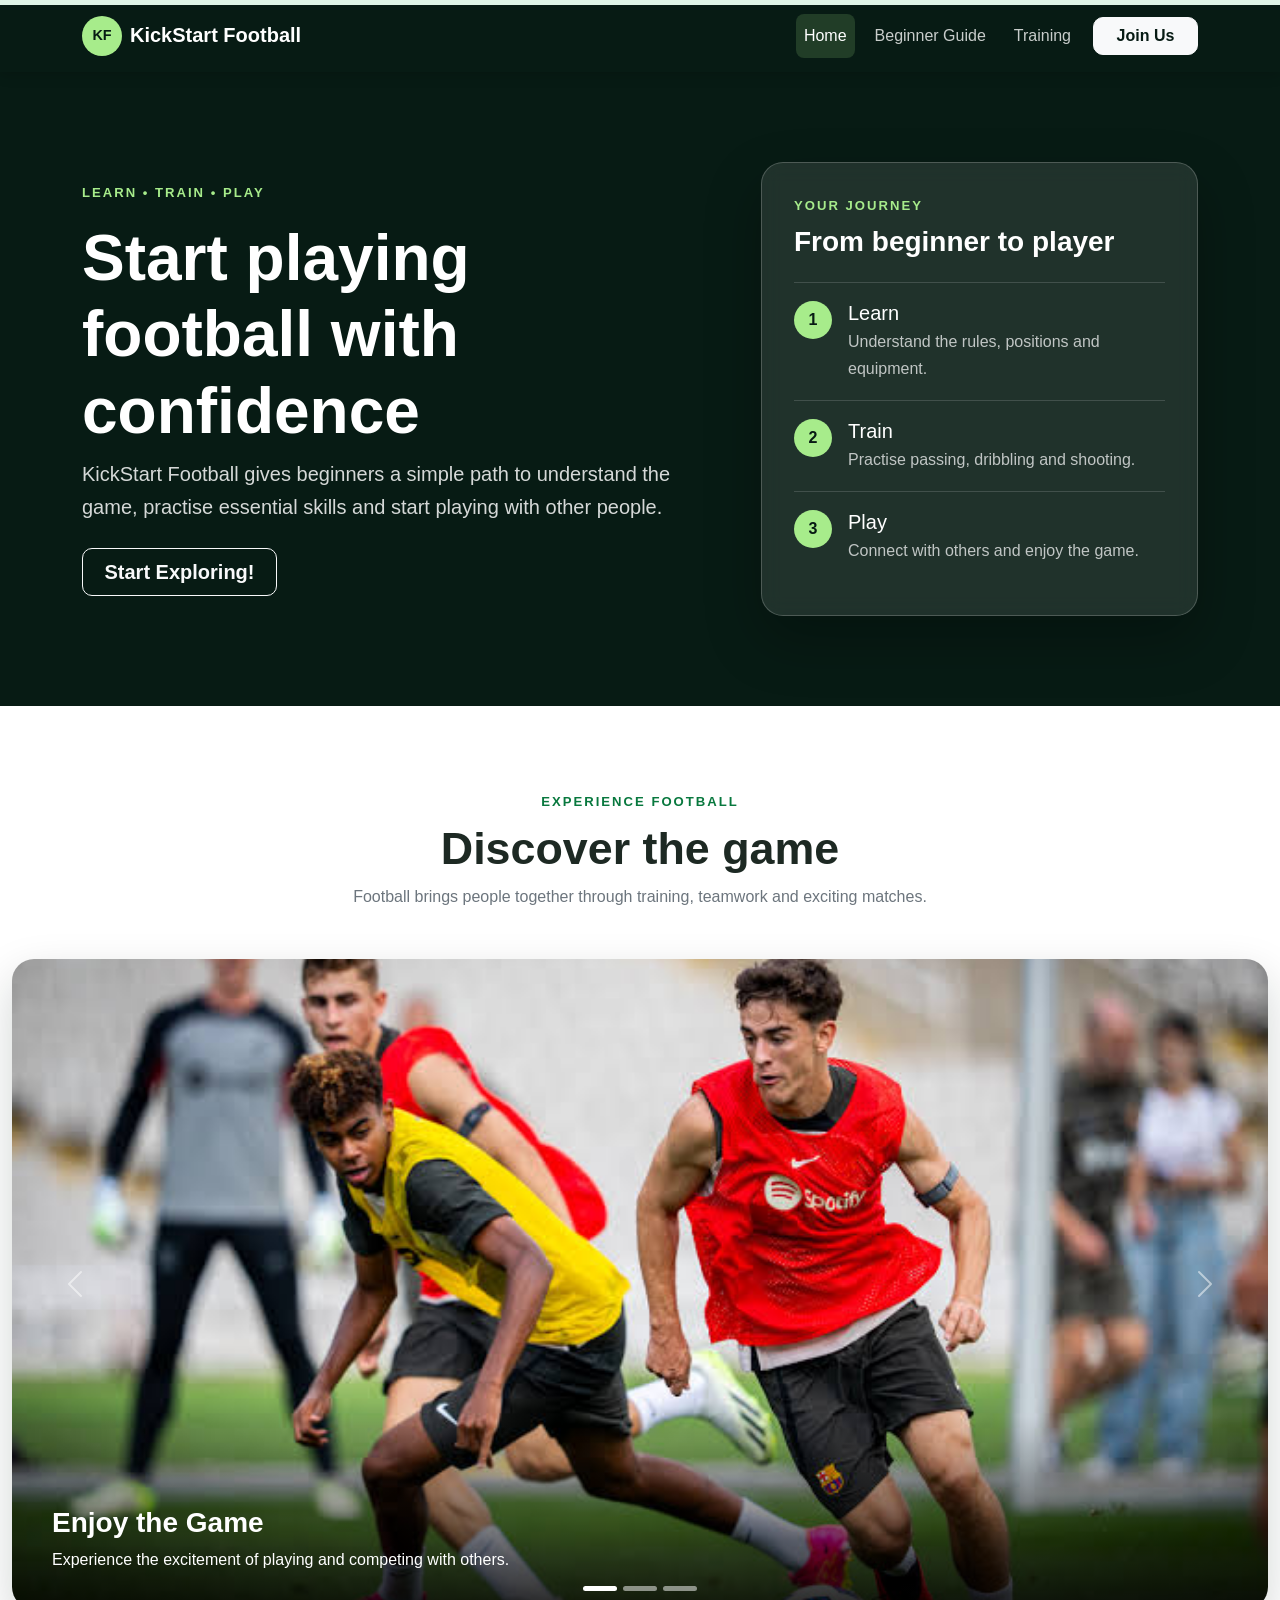
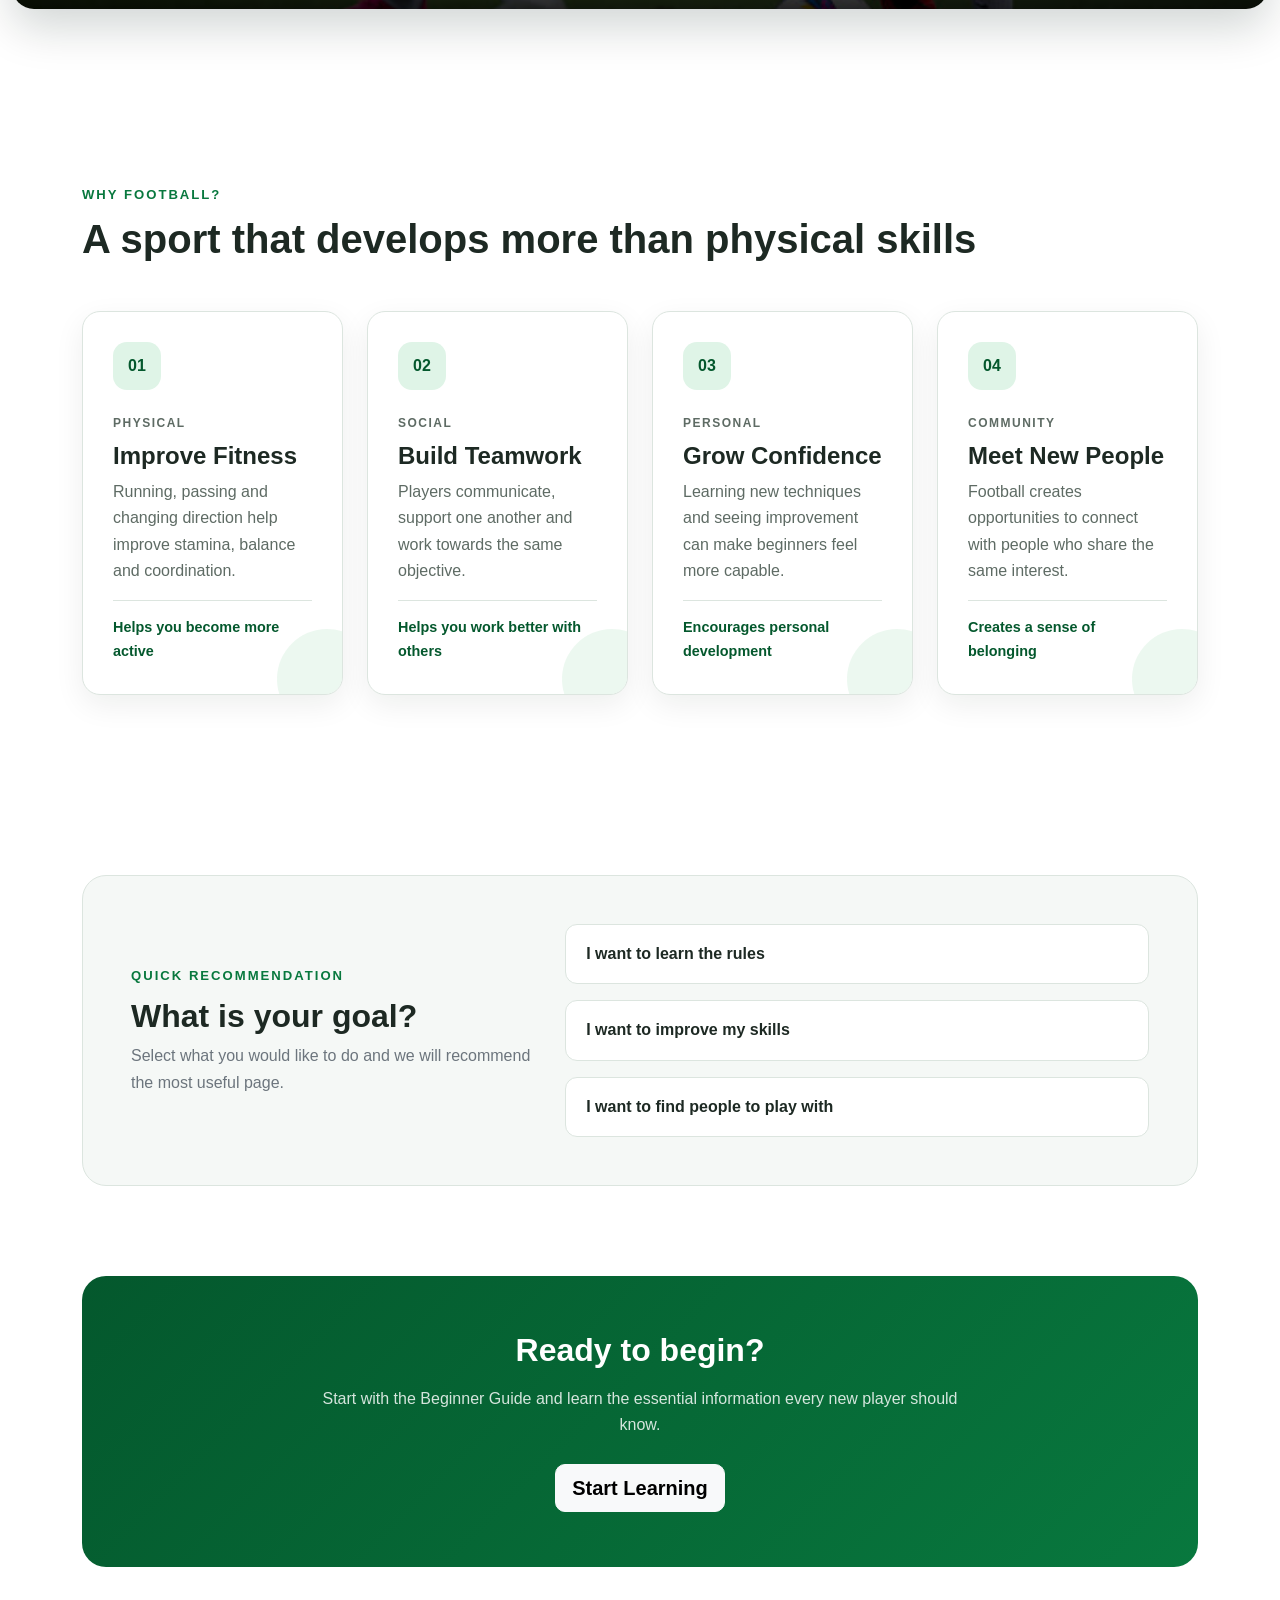
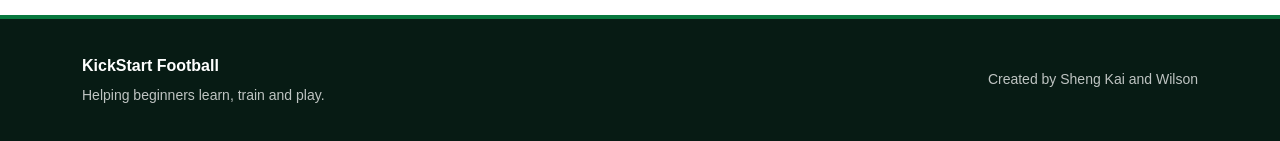
==== index.html @ 86dff0a8 "Update index.html" ====
<!doctype html>
<html lang="en">
  <head>
    <meta charset="utf-8" />
    <meta name="viewport" content="width=device-width, initial-scale=1" />

    <meta name="description" content="KickStart Football helps beginners learn football, practise useful skills and connect with other players." />

    <title>KickStart Football | Home</title>

    <link
      href="https://cdn.jsdelivr.net/npm/bootstrap@5.3.8/dist/css/bootstrap.min.css"
      rel="stylesheet"
      integrity="sha384-sRIl4kxILFvY47J16cr9ZwB07vP4J8+LH7qKQnuqkuIAvNWLzeN8tE5YBujZqJLB"
      crossorigin="anonymous"
    />

    <link rel="stylesheet" href="css/style.css" />
  </head>

  <body>
    <!-- Accessibility link -->
    <a class="skip-link" href="#main-content"> Skip to main content </a>

    <!-- Navigation -->
    <nav class="navbar navbar-expand-lg navbar-dark site-navbar sticky-top" aria-label="Main navigation">
      <div class="container">
        <a class="navbar-brand d-flex align-items-center gap-2" href="index.html">
          <span class="brand-mark" aria-hidden="true">KF</span>
          <span class="fw-bold">KickStart Football</span>
        </a>

        <button
          class="navbar-toggler"
          type="button"
          data-bs-toggle="collapse"
          data-bs-target="#mainNavbar"
          aria-controls="mainNavbar"
          aria-expanded="false"
          aria-label="Open navigation"
        >
          <span class="navbar-toggler-icon"></span>
        </button>

        <div class="collapse navbar-collapse" id="mainNavbar">
          <ul class="navbar-nav ms-auto align-items-lg-center">
            <li class="nav-item">
              <a class="nav-link active" aria-current="page" href="index.html"> Home </a>
            </li>

            <li class="nav-item">
              <a class="nav-link" href="beginnerguide.html"> Beginner Guide </a>
            </li>

            <li class="nav-item">
              <a class="nav-link" href="training.html"> Training </a>
            </li>

            <li class="nav-item ms-lg-2">
              <a class="btn btn-light nav-join-button" href="joinus.html"> Join Us </a>
            </li>
          </ul>
        </div>
      </div>
    </nav>

    <!-- Scroll progress bar -->
    <div class="scroll-progress-container">
      <div id="scrollProgressBar" class="scroll-progress-bar"></div>
    </div>

    <!-- Hero section -->
    <header class="hero-section">
      <div class="container">
        <div class="row align-items-center g-5">
          <div class="col-lg-7 hero-copy">
            <p class="eyebrow mb-3">LEARN • TRAIN • PLAY</p>

            <h1 class="display-3 fw-bold">Start playing football with confidence</h1>

            <p class="lead hero-description">
              KickStart Football gives beginners a simple path to understand the game, practise essential skills and start playing with other people.
            </p>

            <div class="hero-actions d-flex flex-wrap gap-3 mt-4">
              <a href="#experience-football" class="btn btn-outline-light btn-lg"> Start Exploring! </a>
            </div>
          </div>

          <div class="col-lg-5">
            <aside class="journey-card" aria-labelledby="journey-title">
              <p class="journey-label mb-2">YOUR JOURNEY</p>

              <h2 id="journey-title" class="h3 fw-bold mb-4">From beginner to player</h2>

              <div class="journey-step">
                <span class="step-number">1</span>

                <div>
                  <h3 class="h5 mb-1">Learn</h3>

                  <p class="mb-0">Understand the rules, positions and equipment.</p>
                </div>
              </div>

              <div class="journey-step">
                <span class="step-number">2</span>

                <div>
                  <h3 class="h5 mb-1">Train</h3>

                  <p class="mb-0">Practise passing, dribbling and shooting.</p>
                </div>
              </div>

              <div class="journey-step">
                <span class="step-number">3</span>

                <div>
                  <h3 class="h5 mb-1">Play</h3>

                  <p class="mb-0">Connect with others and enjoy the game.</p>
                </div>
              </div>
            </aside>
          </div>
        </div>
      </div>
    </header>

    <main id="main-content">
      <!-- Automatic image slideshow -->
      <section id="experience-football" class="slideshow-section" aria-labelledby="slideshow-title">
        <div class="container">
          <div class="section-heading text-center">
            <p class="section-kicker">EXPERIENCE FOOTBALL</p>

            <h2 id="slideshow-title" class="fw-bold">Discover the game</h2>

            <p class="text-secondary">Football brings people together through training, teamwork and exciting matches.</p>
          </div>

          <div class="carousel-frame">
            <div
              id="footballCarousel"
              class="carousel slide carousel-fade"
              data-bs-ride="carousel"
              data-bs-interval="3000"
              data-bs-pause="false"
              data-bs-wrap="true"
            >
              <div class="carousel-indicators">
                <button
                  type="button"
                  data-bs-target="#footballCarousel"
                  data-bs-slide-to="0"
                  class="active"
                  aria-current="true"
                  aria-label="Match image"
                ></button>

                <button type="button" data-bs-target="#footballCarousel" data-bs-slide-to="1" aria-label="Training image"></button>

                <button type="button" data-bs-target="#footballCarousel" data-bs-slide-to="2" aria-label="Team image"></button>
              </div>

              <div class="carousel-inner">
                <div class="carousel-item active">
                  <img src="images/barca.jpg" class="d-block w-100 carousel-image" alt="Football players competing in a match" />

                  <div class="carousel-caption">
                    <h3 class="fw-bold">Enjoy the Game</h3>

                    <p>Experience the excitement of playing and competing with others.</p>
                  </div>
                </div>

                <div class="carousel-item">
                  <img src="images/england.jpg" class="d-block w-100 carousel-image" alt="Football players during training" />

                  <div class="carousel-caption">
                    <h3 class="fw-bold">Improve Through Training</h3>

                    <p>Build your confidence by practising useful football skills.</p>
                  </div>
                </div>

                <div class="carousel-item">
                  <img src="images/portugal.jpg" class="d-block w-100 carousel-image" alt="Football teammates standing together" />

                  <div class="carousel-caption">
                    <h3 class="fw-bold">Play as a Team</h3>

                    <p>Communicate, cooperate and meet people who share the same interest.</p>
                  </div>
                </div>
              </div>

              <button class="carousel-control-prev" type="button" data-bs-target="#footballCarousel" data-bs-slide="prev">
                <span class="carousel-control-prev-icon" aria-hidden="true"> </span>

                <span class="visually-hidden"> Previous image </span>
              </button>

              <button class="carousel-control-next" type="button" data-bs-target="#footballCarousel" data-bs-slide="next">
                <span class="carousel-control-next-icon" aria-hidden="true"> </span>

                <span class="visually-hidden"> Next image </span>
              </button>
            </div>
          </div>
        </div>
      </section>

      <!-- Why Football section -->
      <section class="why-football-section section-space" aria-labelledby="benefits-title">
        <div class="container">
          <div class="row align-items-end g-4 mb-5">
            <div class="col-lg-12">
              <p class="section-kicker">WHY FOOTBALL?</p>

              <h2 id="benefits-title" class="display-6 fw-bold mb-0">A sport that develops more than physical skills</h2>
            </div>
          </div>

          <div class="row g-4">
            <div class="col-md-6 col-xl-3">
              <article class="benefit-card h-100">
                <span class="benefit-marker" aria-hidden="true"> 01 </span>

                <p class="benefit-category">PHYSICAL</p>

                <h3 class="h4 fw-bold">Improve Fitness</h3>

                <p>Running, passing and changing direction help improve stamina, balance and coordination.</p>

                <p class="benefit-result mb-0">Helps you become more active</p>
              </article>
            </div>

            <div class="col-md-6 col-xl-3">
              <article class="benefit-card h-100">
                <span class="benefit-marker" aria-hidden="true"> 02 </span>

                <p class="benefit-category">SOCIAL</p>

                <h3 class="h4 fw-bold">Build Teamwork</h3>

                <p>Players communicate, support one another and work towards the same objective.</p>

                <p class="benefit-result mb-0">Helps you work better with others</p>
              </article>
            </div>

            <div class="col-md-6 col-xl-3">
              <article class="benefit-card h-100">
                <span class="benefit-marker" aria-hidden="true"> 03 </span>

                <p class="benefit-category">PERSONAL</p>

                <h3 class="h4 fw-bold">Grow Confidence</h3>

                <p>Learning new techniques and seeing improvement can make beginners feel more capable.</p>

                <p class="benefit-result mb-0">Encourages personal development</p>
              </article>
            </div>

            <div class="col-md-6 col-xl-3">
              <article class="benefit-card h-100">
                <span class="benefit-marker" aria-hidden="true"> 04 </span>

                <p class="benefit-category">COMMUNITY</p>

                <h3 class="h4 fw-bold">Meet New People</h3>

                <p>Football creates opportunities to connect with people who share the same interest.</p>

                <p class="benefit-result mb-0">Creates a sense of belonging</p>
              </article>
            </div>
          </div>
        </div>
      </section>

      <!-- Interactive recommendation -->
      <section class="section-space" aria-labelledby="goal-title">
        <div class="container">
          <div class="goal-panel">
            <div class="row align-items-center g-4">
              <div class="col-lg-5">
                <p class="section-kicker">QUICK RECOMMENDATION</p>

                <h2 id="goal-title" class="fw-bold">What is your goal?</h2>

                <p class="text-secondary mb-lg-0">Select what you would like to do and we will recommend the most useful page.</p>
              </div>

              <div class="col-lg-7">
                <div class="d-grid gap-3">
                  <button type="button" class="goal-button" onclick="recommendPage('learn')">I want to learn the rules</button>

                  <button type="button" class="goal-button" onclick="recommendPage('train')">I want to improve my skills</button>

                  <button type="button" class="goal-button" onclick="recommendPage('join')">I want to find people to play with</button>
                </div>
              </div>
            </div>

            <div id="recommendation" class="recommendation-panel d-none" tabindex="-1" aria-live="polite">
              <h3 id="recommendationTitle" class="h4 fw-bold"></h3>

              <p id="recommendationText"></p>

              <a id="recommendationLink" class="btn btn-success" href="#"> </a>
            </div>

            <noscript>
              <p class="alert alert-warning mt-4 mb-0">JavaScript is disabled. Please use the navigation menu to choose a page.</p>
            </noscript>
          </div>
        </div>
      </section>

      <!-- Final call to action -->
      <section class="pb-5">
        <div class="container">
          <div class="final-cta text-center">
            <h2 class="fw-bold">Ready to begin?</h2>

            <p>Start with the Beginner Guide and learn the essential information every new player should know.</p>

            <a href="beginnerguide.html" class="btn btn-light btn-lg"> Start Learning </a>
          </div>
        </div>
      </section>
    </main>

    <!-- Footer -->
    <footer class="site-footer">
      <div class="container">
        <div class="row align-items-center g-3">
          <div class="col-md-6 text-center text-md-start">
            <p class="fw-bold mb-1">KickStart Football</p>

            <p class="small mb-0">Helping beginners learn, train and play.</p>
          </div>

          <div class="col-md-6 text-center text-md-end">
            <p class="small mb-0">Created by Sheng Kai and Wilson</p>
          </div>
        </div>
      </div>
    </footer>

    <!-- Bootstrap 5 JavaScript -->
    <script
      src="https://cdn.jsdelivr.net/npm/bootstrap@5.3.8/dist/js/bootstrap.bundle.min.js"
      integrity="sha384-FKyoEForCGlyvwx9Hj09JcYn3nv7wiPVlz7YYwJrWVcXK/BmnVDxM+D2scQbITxI"
      crossorigin="anonymous"
    ></script>

    <script>
      // Updates the green bar when the user scrolls.
      function updateScrollProgress() {
        const pageHeight = document.documentElement.scrollHeight - window.innerHeight;
        const percentage = (window.scrollY / pageHeight) * 100;
        document.getElementById("scrollProgressBar").style.width = percentage + "%";
      }

      window.addEventListener("scroll", updateScrollProgress);

      // Recommends a page based on the user's goal.
      function recommendPage(goal) {
        const recommendations = {
          learn: {
            title: "Start with the Beginner Guide",
            text: "Learn the basic rules, positions and equipment before playing.",
            button: "Beginner Guide",
            page: "beginnerguide.html",
          },
          train: {
            title: "Continue to the Training page",
            text: "Practise beginner drills for passing, dribbling and shooting.",
            button: "Training",
            page: "training.html",
          },
          join: {
            title: "Continue to the Join Us page",
            text: "Register your interest and connect with other football players.",
            button: "Join Us",
            page: "joinus.html",
          },
        };

        const choice = recommendations[goal];
        const panel = document.getElementById("recommendation");
        const link = document.getElementById("recommendationLink");
        document.getElementById("recommendationTitle").textContent = choice.title;
        document.getElementById("recommendationText").textContent = choice.text;
        link.textContent = choice.button;
        link.href = choice.page;
        panel.classList.remove("d-none");
        panel.focus();
      }
    </script>
  </body>
</html>
---- css/style.css ----
/* ============================================================
   PART 1: SHARED STYLES
   Used by index.html and beginnerguide.html
   ============================================================ */


/* ---------- Colour system ---------- */

:root {
    --football-green: #08783e;
    --football-green-dark: #04582d;
    --football-green-light: #dff4e7;
    --football-lime: #a7ec8b;
    --football-dark: #071b14;
    --football-text: #1d2923;
    --football-muted: #5e6b64;
    --football-background: #f5f8f6;
    --football-white: #ffffff;
    --football-border: #dce5df;
}


/* ---------- Scroll progress bar ---------- */

.scroll-progress-container {
    position: fixed;
    top: 0;
    left: 0;
    z-index: 2000;
    width: 100%;
    height: 5px;
    background-color: var(--football-green-light);
    pointer-events: none;
}

.scroll-progress-bar {
    width: 0;
    height: 100%;
    background-color: var(--football-green);
    transition: width 0.1s linear;
}




/* ---------- General design ---------- */

html {
    scroll-behavior: smooth;
}

body {
    margin: 0;
    color: var(--football-text);
    background-color: var(--football-white);
    font-family: "Segoe UI", Arial, sans-serif;
    line-height: 1.65;
}

h1,
h2,
h3 {
    line-height: 1.2;
}

section[id] {
    scroll-margin-top: 90px;
}

a,
button {
    transition:
        color 0.2s,
        background-color 0.2s,
        border-color 0.2s,
        transform 0.2s,
        box-shadow 0.2s;
}

a:focus-visible,
button:focus-visible {
    outline: 3px solid #ffd45c;
    outline-offset: 3px;
}


/* ---------- Accessibility ---------- */

.skip-link {
    position: fixed;
    top: 12px;
    left: 12px;
    z-index: 2000;
    padding: 10px 16px;
    color: var(--football-dark);
    background-color: #ffd45c;
    border-radius: 8px;
    transform: translateY(-150%);
}

.skip-link:focus {
    transform: translateY(0);
}


/* ---------- Navigation ---------- */

.site-navbar {
    min-height: 72px;
    background-color: var(--football-dark);
    box-shadow: 0 3px 12px rgba(0, 0, 0, 0.18);
}

.brand-mark {
    display: inline-flex;
    align-items: center;
    justify-content: center;
    width: 40px;
    height: 40px;
    color: var(--football-dark);
    background-color: var(--football-lime);
    border-radius: 50%;
    font-size: 0.9rem;
    font-weight: 800;
}

.navbar .nav-link {
    margin: 3px 6px;
    padding: 9px 12px;
    color: rgba(255, 255, 255, 0.78);
    border-radius: 8px;
}

.navbar .nav-link:hover,
.navbar .nav-link:focus {
    color: var(--football-white);
    background-color: rgba(255, 255, 255, 0.1);
}

.navbar .nav-link.active {
    color: var(--football-white);
    background-color: rgba(167, 236, 139, 0.16);
}

.nav-join-button {
    min-width: 105px;
    color: var(--football-dark);
    font-weight: 700;
}


/* ---------- Buttons ---------- */

.btn {
    border-radius: 10px;
    font-weight: 700;
}

.btn-success {
    color: var(--football-white);
    background-color: var(--football-green);
    border-color: var(--football-green);
}

.btn-success:hover,
.btn-success:focus {
    color: var(--football-white);
    background-color: var(--football-green-dark);
    border-color: var(--football-green-dark);
}

.btn-outline-success {
    color: var(--football-green-dark);
    border-color: var(--football-green);
}

.btn-outline-success:hover,
.btn-outline-success:focus {
    color: var(--football-white);
    background-color: var(--football-green);
    border-color: var(--football-green);
}


/* ---------- Shared sections ---------- */

.section-space {
    padding: 90px 0;
}

.section-space-sm {
    padding: 75px 0;
}

.section-heading {
    max-width: 720px;
    margin: 0 auto 48px;
}

.section-heading h2 {
    font-size: clamp(2rem, 4vw, 2.8rem);
}

.section-kicker {
    margin-bottom: 10px;
    color: var(--football-green);
    font-size: 0.82rem;
    font-weight: 800;
    letter-spacing: 2px;
}

.bg-soft {
    background-color: var(--football-background);
}


/* ---------- Footer ---------- */

.site-footer {
    padding: 34px 0;
    color: rgba(255, 255, 255, 0.74);
    background-color: var(--football-dark);
    border-top: 4px solid var(--football-green);
}

.site-footer .fw-bold {
    color: var(--football-white);
}


/* ---------- Shared responsive design ---------- */

@media (max-width: 991.98px) {
    .nav-join-button {
        display: inline-block;
        margin: 8px 6px;
    }
}

@media (max-width: 575.98px) {
    .section-space {
        padding: 65px 0;
    }

    .section-space-sm {
        padding: 60px 0;
    }
}


/* Reduce movement for users who prefer less animation */

@media (prefers-reduced-motion: reduce) {
    html {
        scroll-behavior: auto;
    }

    *,
    *::before,
    *::after {
        transition: none !important;
    }
}









/* ============================================================
   PART 2: INDEX.HTML STYLES
   Only used by the Home page
   ============================================================ */


/* ---------- Home hero ---------- */

.hero-section {
    min-height: 620px;
    display: flex;
    align-items: center;
    padding: 90px 0;
    color: var(--football-white);
    background-color: var(--football-dark);

    /*
       Optional background image:
       images/football-hero.jpg
    */
    background-image:
        linear-gradient(
            90deg,
            rgba(7, 27, 20, 0.98) 0%,
            rgba(7, 27, 20, 0.91) 52%,
            rgba(7, 27, 20, 0.7) 100%
        ),
        url("../images/football-hero.jpg");

    background-position: center;
    background-size: cover;
}

.hero-copy {
    max-width: 760px;
}

.eyebrow,
.journey-label {
    color: var(--football-lime);
    font-size: 0.82rem;
    font-weight: 800;
    letter-spacing: 2px;
}

.hero-description {
    max-width: 660px;
    color: rgba(255, 255, 255, 0.83);
}

.hero-actions .btn {
    min-width: 195px;
}

.hero-points {
    display: flex;
    flex-wrap: wrap;
    gap: 12px 24px;
    color: rgba(255, 255, 255, 0.82);
}

.hero-points li::before {
    content: "✓";
    margin-right: 8px;
    color: var(--football-lime);
    font-weight: 800;
}


/* ---------- Journey card ---------- */

.journey-card {
    padding: 32px;
    color: var(--football-white);
    background-color: rgba(255, 255, 255, 0.1);
    border: 1px solid rgba(255, 255, 255, 0.2);
    border-radius: 22px;
    backdrop-filter: blur(10px);
    box-shadow: 0 24px 55px rgba(0, 0, 0, 0.28);
}

.journey-step {
    display: flex;
    gap: 16px;
    padding: 18px 0;
    border-top: 1px solid rgba(255, 255, 255, 0.15);
}

.journey-step p {
    color: rgba(255, 255, 255, 0.72);
}

.step-number {
    flex-shrink: 0;
    display: inline-flex;
    align-items: center;
    justify-content: center;
    width: 38px;
    height: 38px;
    color: var(--football-dark);
    background-color: var(--football-lime);
    border-radius: 50%;
    font-weight: 800;
}


/* ---------- Automatic slideshow ---------- */

.slideshow-section {
    padding: 85px 0;
    background-color: var(--football-white);
}

.slideshow-section .container {
    max-width: 1400px;
}

.carousel-frame {
    max-width: 1300px;
    margin: 0 auto;
}

.carousel-inner {
    overflow: hidden;
    border-radius: 22px;
    box-shadow: 0 18px 45px rgba(7, 27, 20, 0.18);
}

.carousel-image {
    height: 650px;
    object-fit: cover;
}

.carousel-caption {
    right: 0;
    bottom: 0;
    left: 0;
    padding: 90px 40px 35px;
    text-align: left;
    background:
        linear-gradient(
            transparent,
            rgba(0, 0, 0, 0.85)
        );
}

.carousel-caption p {
    max-width: 600px;
    margin-bottom: 0;
}

.carousel-indicators {
    margin-bottom: 18px;
}

.carousel-indicators [data-bs-target] {
    width: 34px;
    height: 5px;
    border: 0;
    border-radius: 5px;
}

.carousel-control-prev,
.carousel-control-next {
    width: 10%;
}


/* ---------- Why Football ---------- */

.why-football-section {
    background-color: var(--football-white);
}

.why-introduction {
    color: var(--football-muted);
    font-size: 1.08rem;
}

.benefit-card {
    position: relative;
    overflow: hidden;
    padding: 30px;
    background-color: var(--football-white);
    border: 1px solid var(--football-border);
    border-radius: 18px;
    box-shadow: 0 10px 30px rgba(7, 27, 20, 0.07);
}

.benefit-card::after {
    content: "";
    position: absolute;
    right: -35px;
    bottom: -35px;
    width: 100px;
    height: 100px;
    background-color: var(--football-green-light);
    border-radius: 50%;
    opacity: 0.6;
}

.benefit-card:hover {
    border-color: var(--football-green);
    transform: translateY(-6px);
    box-shadow: 0 18px 38px rgba(7, 27, 20, 0.12);
}

.benefit-marker {
    display: inline-flex;
    align-items: center;
    justify-content: center;
    width: 48px;
    height: 48px;
    margin-bottom: 24px;
    color: var(--football-green-dark);
    background-color: var(--football-green-light);
    border-radius: 14px;
    font-weight: 800;
}

.benefit-category {
    margin-bottom: 8px;
    color: var(--football-green);
    font-size: 0.75rem;
    font-weight: 800;
    letter-spacing: 1.5px;
}

.benefit-card p {
    position: relative;
    z-index: 1;
    color: var(--football-muted);
}

.benefit-result {
    padding-top: 15px;
    color: var(--football-green-dark) !important;
    border-top: 1px solid var(--football-border);
    font-size: 0.9rem;
    font-weight: 700;
}

.why-summary {
    display: flex;
    align-items: center;
    justify-content: space-between;
    gap: 30px;
    padding: 30px;
    background-color: var(--football-background);
    border-left: 6px solid var(--football-green);
    border-radius: 14px;
}

.why-summary p {
    color: var(--football-muted);
}


/* ---------- Website pathway ---------- */

.path-card {
    padding: 32px;
    background-color: var(--football-white);
    border: 1px solid var(--football-border);
    border-radius: 18px;
    box-shadow: 0 10px 30px rgba(7, 27, 20, 0.06);
}

.path-card:hover {
    border-color: var(--football-green);
    transform: translateY(-5px);
}

.path-card p {
    min-height: 78px;
    color: var(--football-muted);
}

.path-number {
    display: block;
    margin-bottom: 18px;
    color: var(--football-green);
    font-size: 2.2rem;
    font-weight: 800;
}


/* ---------- Goal recommendation ---------- */

.goal-panel {
    padding: 48px;
    background-color: var(--football-background);
    border: 1px solid var(--football-border);
    border-radius: 24px;
}

.goal-button {
    width: 100%;
    padding: 16px 20px;
    color: var(--football-text);
    background-color: var(--football-white);
    border: 1px solid var(--football-border);
    border-radius: 12px;
    font-size: 1rem;
    font-weight: 700;
    text-align: left;
}

.goal-button:hover,
.goal-button:focus {
    color: var(--football-green-dark);
    background-color: var(--football-green-light);
    border-color: var(--football-green);
    transform: translateX(4px);
}

.recommendation-panel {
    margin-top: 32px;
    padding: 28px;
    background-color: var(--football-white);
    border-left: 6px solid var(--football-green);
    border-radius: 12px;
    box-shadow: 0 10px 25px rgba(7, 27, 20, 0.08);
}


/* ---------- Final Home call-to-action ---------- */

.final-cta {
    padding: 55px 30px;
    color: var(--football-white);
    background:
        linear-gradient(
            135deg,
            var(--football-green-dark),
            var(--football-green)
        );

    border-radius: 24px;
}

.final-cta p {
    max-width: 650px;
    margin: 16px auto 26px;
    color: rgba(255, 255, 255, 0.83);
}


/* ---------- Index responsive design ---------- */

@media (max-width: 991.98px) {
    .hero-section {
        min-height: auto;
        padding: 75px 0;
    }

    .journey-card {
        margin-top: 20px;
    }
}

@media (max-width: 767.98px) {
    .slideshow-section {
        padding: 65px 0;
    }

    .carousel-image {
        height: 340px;
    }

    .carousel-caption {
        padding: 70px 22px 20px;
    }

    .carousel-caption h3 {
        font-size: 1.25rem;
    }

    .carousel-caption p {
        font-size: 0.9rem;
    }

    .why-summary {
        display: block;
        text-align: center;
    }

    .why-summary .btn {
        width: 100%;
        margin-top: 22px;
    }
}

@media (max-width: 575.98px) {
    .hero-section {
        padding: 60px 0;
    }

    .hero-section .display-3 {
        font-size: 2.5rem;
    }

    .hero-actions {
        display: grid !important;
    }

    .hero-actions .btn {
        width: 100%;
    }

    .hero-points {
        display: block;
    }

    .hero-points li {
        margin-bottom: 8px;
    }

    .journey-card,
    .benefit-card,
    .path-card,
    .goal-panel {
        padding: 24px;
    }
}









/* ============================================================
   PART 3: BEGINNERGUIDE.HTML STYLES
   Only used by the Beginner Guide page
   ============================================================ */


/* ---------- Beginner Guide hero ---------- */

.page-hero {
    padding: 70px 0 100px;
    color: var(--football-white);
    background-color: var(--football-dark);

    /*
       Optional background image:
       images/football-hero.jpg
    */
    background-image:
        linear-gradient(
            90deg,
            rgba(7, 27, 20, 0.98) 0%,
            rgba(7, 27, 20, 0.9) 58%,
            rgba(7, 27, 20, 0.72) 100%
        ),
        url("../images/football-hero.jpg");

    background-position: center;
    background-size: cover;
}

.page-hero .eyebrow {
    color: var(--football-lime);
    font-size: 0.82rem;
    font-weight: 800;
    letter-spacing: 2px;
}

.page-hero-description {
    max-width: 760px;
    color: rgba(255, 255, 255, 0.82);
}

.page-breadcrumb {
    margin-bottom: 42px;
}

.page-breadcrumb a {
    color: var(--football-lime);
}

.page-breadcrumb .active {
    color: rgba(255, 255, 255, 0.7);
}

.page-breadcrumb .breadcrumb-item + .breadcrumb-item::before {
    color: rgba(255, 255, 255, 0.55);
}

.page-summary {
    padding: 28px;
    background-color: rgba(255, 255, 255, 0.1);
    border: 1px solid rgba(255, 255, 255, 0.2);
    border-radius: 18px;
    backdrop-filter: blur(10px);
}

.page-summary li {
    margin-bottom: 8px;
    color: rgba(255, 255, 255, 0.82);
}


/* ---------- Page contents navigation ---------- */

.contents-section {
    position: relative;
    z-index: 5;
    margin-top: -38px;
}

.contents-card {
    display: flex;
    align-items: center;
    justify-content: space-between;
    gap: 20px;
    padding: 22px 26px;
    background-color: var(--football-white);
    border: 1px solid var(--football-border);
    border-radius: 16px;
    box-shadow: 0 12px 30px rgba(7, 27, 20, 0.12);
}

.contents-links {
    display: flex;
    flex-wrap: wrap;
    gap: 10px;
}

.contents-links a {
    padding: 7px 12px;
    color: var(--football-green-dark);
    background-color: var(--football-green-light);
    border-radius: 8px;
    font-size: 0.92rem;
    font-weight: 700;
    text-decoration: none;
}

.contents-links a:hover,
.contents-links a:focus {
    color: var(--football-white);
    background-color: var(--football-green);
}


/* ---------- Football overview ---------- */

.quick-facts-card {
    padding: 30px;
    background-color: var(--football-background);
    border-left: 6px solid var(--football-green);
    border-radius: 16px;
}

.quick-facts-card li {
    margin-bottom: 12px;
}


/* ---------- Rules accordion ---------- */

.rules-accordion {
    max-width: 900px;
    margin: 0 auto;
}

.rules-accordion .accordion-item {
    margin-bottom: 12px;
    overflow: hidden;
    border: 1px solid var(--football-border);
    border-radius: 12px;
}

.rules-accordion .accordion-button {
    padding: 20px;
    color: var(--football-text);
    background-color: var(--football-white);
    font-weight: 700;
}

.rules-accordion .accordion-button:not(.collapsed) {
    color: var(--football-green-dark);
    background-color: var(--football-green-light);
    box-shadow: none;
}

.rules-accordion .accordion-button:focus {
    border-color: var(--football-green);
    box-shadow: 0 0 0 4px rgba(8, 120, 62, 0.2);
}

.rules-accordion .accordion-body {
    padding: 22px;
}


/* ---------- Positions table ---------- */

.position-table-wrapper {
    overflow: hidden;
    border: 1px solid var(--football-border);
    border-radius: 16px;
    box-shadow: 0 10px 28px rgba(7, 27, 20, 0.07);
}

.position-table thead th {
    padding: 18px;
    color: var(--football-white);
    background-color: var(--football-green-dark);
}

.position-table tbody th,
.position-table tbody td {
    padding: 18px;
}

.position-table tbody tr:nth-child(even) > * {
    background-color: var(--football-background);
}

.position-table tbody tr:hover > * {
    background-color: var(--football-green-light);
}


/* ---------- Position finder ---------- */

.position-finder {
    padding: 42px;
    background-color: var(--football-background);
    border: 1px solid var(--football-border);
    border-radius: 22px;
}

.position-finder .form-select {
    min-height: 54px;
    border-color: var(--football-border);
    border-radius: 10px;
}

.position-finder .form-select:focus {
    border-color: var(--football-green);
    box-shadow: 0 0 0 4px rgba(8, 120, 62, 0.18);
}

.position-result {
    margin-top: 28px;
    padding: 24px;
    background-color: var(--football-white);
    border-left: 6px solid var(--football-green);
    border-radius: 12px;
    box-shadow: 0 8px 22px rgba(7, 27, 20, 0.08);
}


/* ---------- Equipment cards ---------- */

.equipment-card {
    padding: 26px;
    background-color: var(--football-white);
    border: 1px solid var(--football-border);
    border-radius: 16px;
    box-shadow: 0 8px 24px rgba(7, 27, 20, 0.06);
}

.equipment-card:hover {
    border-color: var(--football-green);
    transform: translateY(-4px);
    box-shadow: 0 14px 30px rgba(7, 27, 20, 0.1);
}

.equipment-number {
    display: inline-block;
    margin-bottom: 18px;
    color: var(--football-green);
    font-size: 1.6rem;
    font-weight: 800;
}


/* ---------- Checklist ---------- */

.guide-checklist {
    overflow: hidden;
    border-radius: 16px;
    box-shadow: 0 10px 28px rgba(7, 27, 20, 0.08);
}

.guide-checklist .list-group-item {
    padding: 18px 22px;
    border-color: var(--football-border);
}

.guide-checklist .list-group-item::before {
    color: var(--football-green);
    font-weight: 800;
}


/* ---------- Beginner Guide next step ---------- */

.next-step-panel {
    padding: 55px 30px;
    color: var(--football-white);
    background:
        linear-gradient(
            135deg,
            var(--football-green-dark),
            var(--football-green)
        );

    border-radius: 24px;
}

.next-step-panel .section-kicker {
    color: var(--football-lime);
}

.next-step-panel p {
    max-width: 660px;
    margin: 16px auto 26px;
    color: rgba(255, 255, 255, 0.83);
}


/* ---------- Beginner Guide responsive design ---------- */

@media (max-width: 767.98px) {
    .page-hero {
        padding: 55px 0 80px;
    }

    .page-hero .display-3 {
        font-size: 2.5rem;
    }

    .contents-card {
        display: block;
    }

    .contents-links {
        margin-top: 16px;
    }

    .contents-links a {
        flex-grow: 1;
        text-align: center;
    }

    .position-finder {
        padding: 26px;
    }
}


/* ---------- Rule images ---------- */

.rule-description {
    font-size: 1.05rem;
}

.rule-figure {
    margin: 0;
}

.rule-image {
    display: block;
    width: 100%;
    height: 260px;
    object-fit: cover;
    border-radius: 12px;
    box-shadow: 0 8px 20px rgba(7, 27, 20, 0.12);
}


/* Only Rule 1 image */
#ruleOne .rule-image {
    height: 400px;
}

/* Only Rule 2 image */
#ruleTwo .rule-image {
    height: 320px;
}


/* Only Rule 3 image */
#ruleThree .rule-image {
    height: 320px;
}

/* Only Rule 5 image */
#ruleFive .rule-image {
    height: 350px;
}



.rule-figure figcaption {
    margin-top: 10px;
    color: var(--football-muted);
    font-size: 0.9rem;
    font-style: italic;
}

/* Stack the text and image on small screens */
@media (max-width: 767.98px) {
    .rule-image {
        height: 220px;
    }
}


/* ==================================================
   BEGINNER GUIDE: BASIC RULES QUIZ
   ================================================== */

.quiz-card {
    max-width: 900px;
    margin: 40px auto 0;
    padding: 35px;
    background-color: white;
    border: 1px solid #dce5df;
    border-radius: 16px;
    box-shadow: 0 10px 30px rgba(0, 0, 0, 0.06);
}

.quiz-question {
    margin: 0 0 25px;
    padding: 0 0 25px;
    border: 0;
    border-bottom: 1px solid #dce5df;
}

.quiz-question legend {
    float: none;
    width: 100%;
    margin-bottom: 14px;
    font-size: 1.1rem;
    font-weight: 700;
}

.quiz-question .form-check {
    margin: 10px 0;
}

.quiz-question .form-check-label {
    cursor: pointer;
}

@media (max-width: 576px) {
    .quiz-card {
        padding: 24px 20px;
    }
}


/* Correct selected answer */
.selected-correct {
    padding: 10px 14px 10px 32px;
    background-color: #d1e7dd;
    border: 1px solid #badbcc;
    border-radius: 8px;
}

.selected-correct::after {
    content: "✓ Correct";
    display: block;
    margin-top: 5px;
    color: #0f5132;
    font-weight: 700;
}


/* Wrong selected answer */
.selected-wrong {
    padding: 10px 14px 10px 32px;
    background-color: #f8d7da;
    border: 1px solid #f5c2c7;
    border-radius: 8px;
}

.selected-wrong::after {
    content: "✕ Your answer is incorrect";
    display: block;
    margin-top: 5px;
    color: #842029;
    font-weight: 700;
}


/* Shows the correct answer after a mistake */
.correct-answer {
    padding: 10px 14px 10px 32px;
    background-color: #d1e7dd;
    border: 1px solid #badbcc;
    border-radius: 8px;
}

.correct-answer::after {
    content: "✓ Correct answer";
    display: block;
    margin-top: 5px;
    color: #0f5132;
    font-weight: 700;
}


































/* ============================================================
   PART 4: INTERACTIVE FEATURE TESTS
   Used by basicrulesquiz.html and guesstheposition.html
   ============================================================ */

.activity-test-page {
    min-height: 100vh;
    background-color: var(--football-background);
}

.interactive-test-card {
    max-width: 900px;
    margin: 0 auto;
    padding: 45px;
    background-color: var(--football-white);
    border: 1px solid var(--football-border);
    border-radius: 24px;
    box-shadow: 0 16px 40px rgba(7, 27, 20, 0.12);
}


/* ---------- Basic Rules Quiz ---------- */

.quiz-question {
    margin-top: 25px;
    padding: 25px;
    background-color: var(--football-background);
    border: 1px solid var(--football-border);
    border-radius: 14px;
}

.quiz-question legend {
    margin-bottom: 18px;
    font-size: 1.1rem;
    font-weight: 700;
}

.quiz-option {
    display: block;
    margin-top: 10px;
    padding: 12px 15px;
    background-color: var(--football-white);
    border: 1px solid var(--football-border);
    border-radius: 9px;
    cursor: pointer;
}

.quiz-option:hover {
    background-color: var(--football-green-light);
    border-color: var(--football-green);
}

.quiz-option input {
    margin-right: 9px;
    accent-color: var(--football-green);
}

.quiz-buttons {
    display: flex;
    flex-wrap: wrap;
    gap: 12px;
    margin-top: 30px;
}

.quiz-result,
.game-feedback {
    margin-top: 28px;
    padding: 22px;
    color: var(--football-green-dark);
    background-color: var(--football-green-light);
    border-left: 6px solid var(--football-green);
    border-radius: 12px;
}


/* ---------- Guess the Position ---------- */

.game-status {
    display: flex;
    justify-content: space-between;
    margin: 30px 0 15px;
    color: var(--football-muted);
    font-weight: 700;
}

.position-clue-card {
    min-height: 250px;
    display: flex;
    flex-direction: column;
    align-items: center;
    justify-content: center;
    padding: 40px;
    color: var(--football-white);
    text-align: center;
    background:
        linear-gradient(
            135deg,
            var(--football-green-dark),
            var(--football-green)
        );

    border-radius: 20px;
    box-shadow: 0 14px 35px rgba(7, 27, 20, 0.2);
}

.position-clue-card .flashcard-label {
    color: var(--football-lime);
    font-size: 0.8rem;
    font-weight: 800;
    letter-spacing: 2px;
}

.position-clue {
    max-width: 700px;
    margin-bottom: 0;
    font-size: clamp(1.4rem, 4vw, 2rem);
}

.position-choices {
    display: grid;
    grid-template-columns: repeat(2, 1fr);
    gap: 14px;
    margin-top: 25px;
}

.position-choice-button {
    padding: 16px;
    color: var(--football-green-dark);
    background-color: var(--football-white);
    border: 2px solid var(--football-green);
    border-radius: 11px;
    font-weight: 700;
}

.position-choice-button:hover,
.position-choice-button:focus {
    color: var(--football-white);
    background-color: var(--football-green);
}


/* ---------- Test-page mobile layout ---------- */

@media (max-width: 575.98px) {
    .interactive-test-card {
        padding: 25px;
    }

    .quiz-buttons {
        display: grid;
    }

    .quiz-buttons .btn {
        width: 100%;
    }

    .position-clue-card {
        min-height: 220px;
        padding: 28px;
    }

    .position-choices {
        grid-template-columns: 1fr;
    }
}
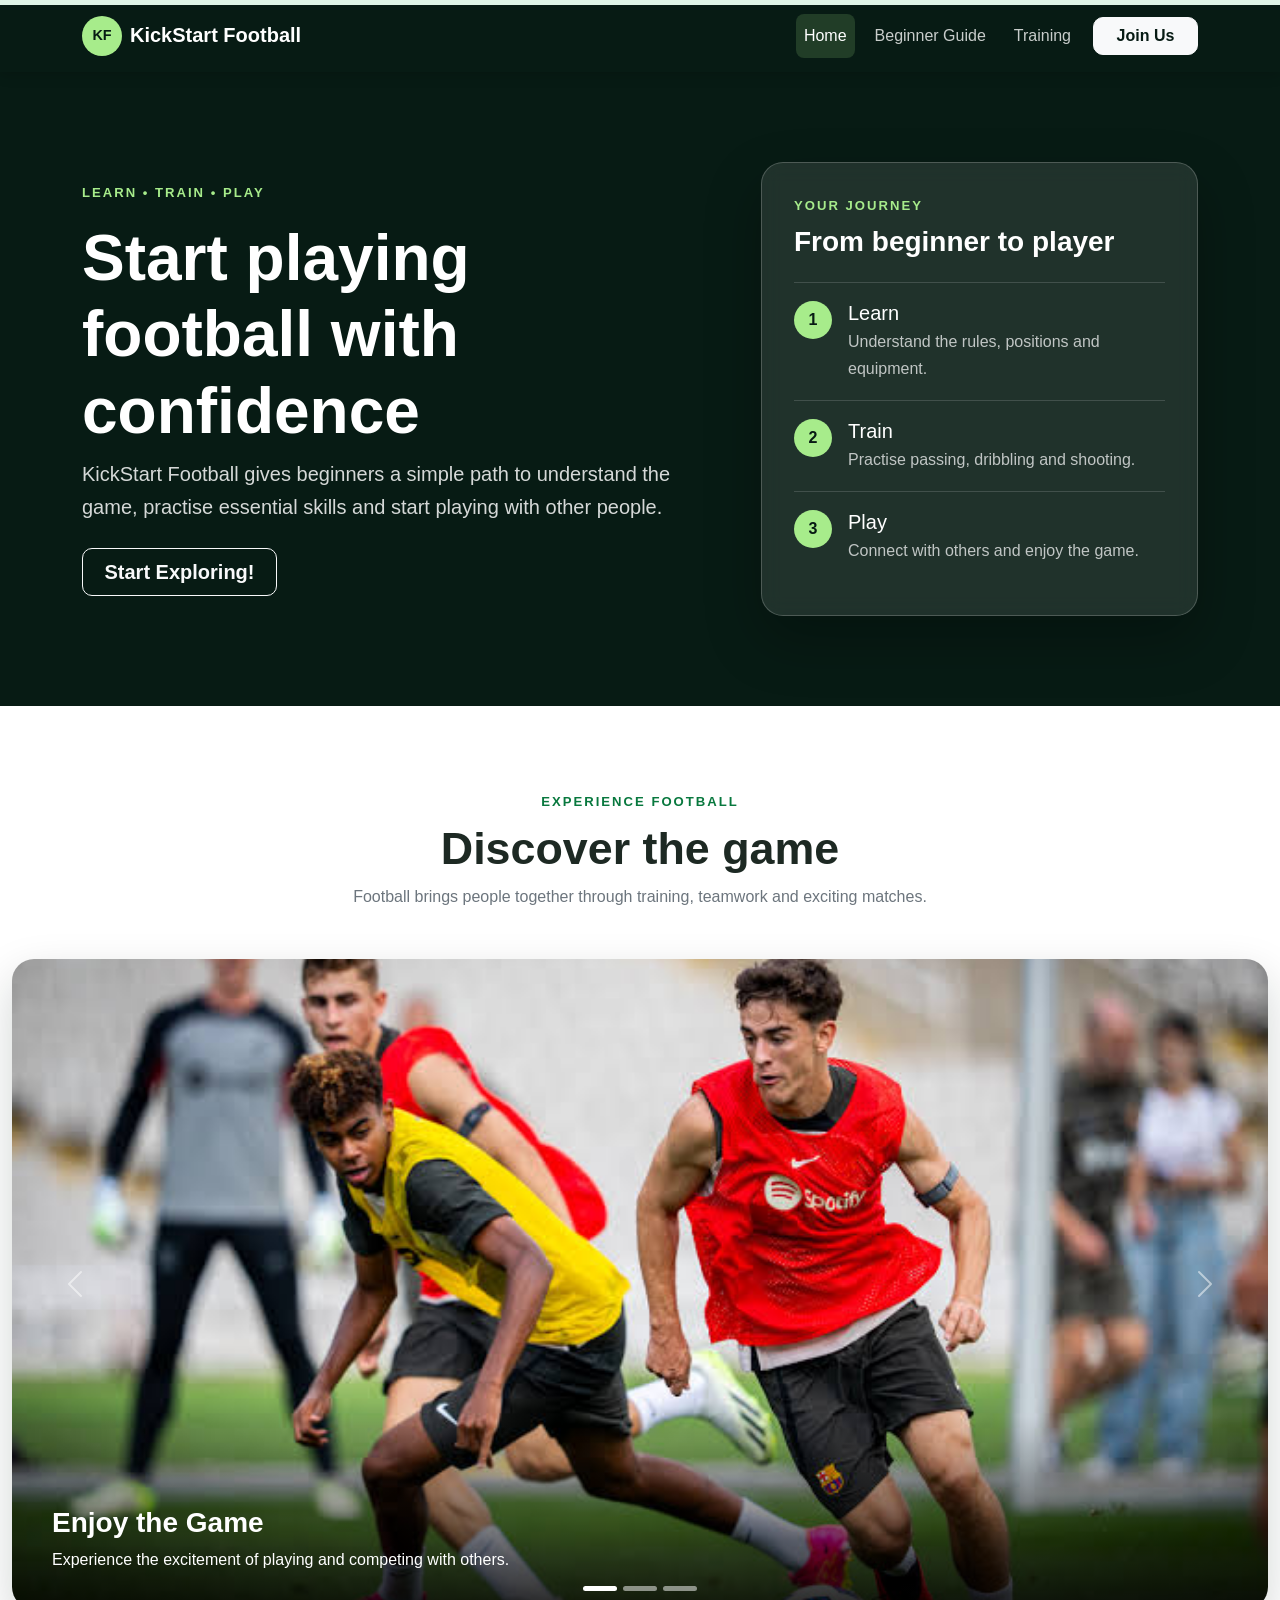
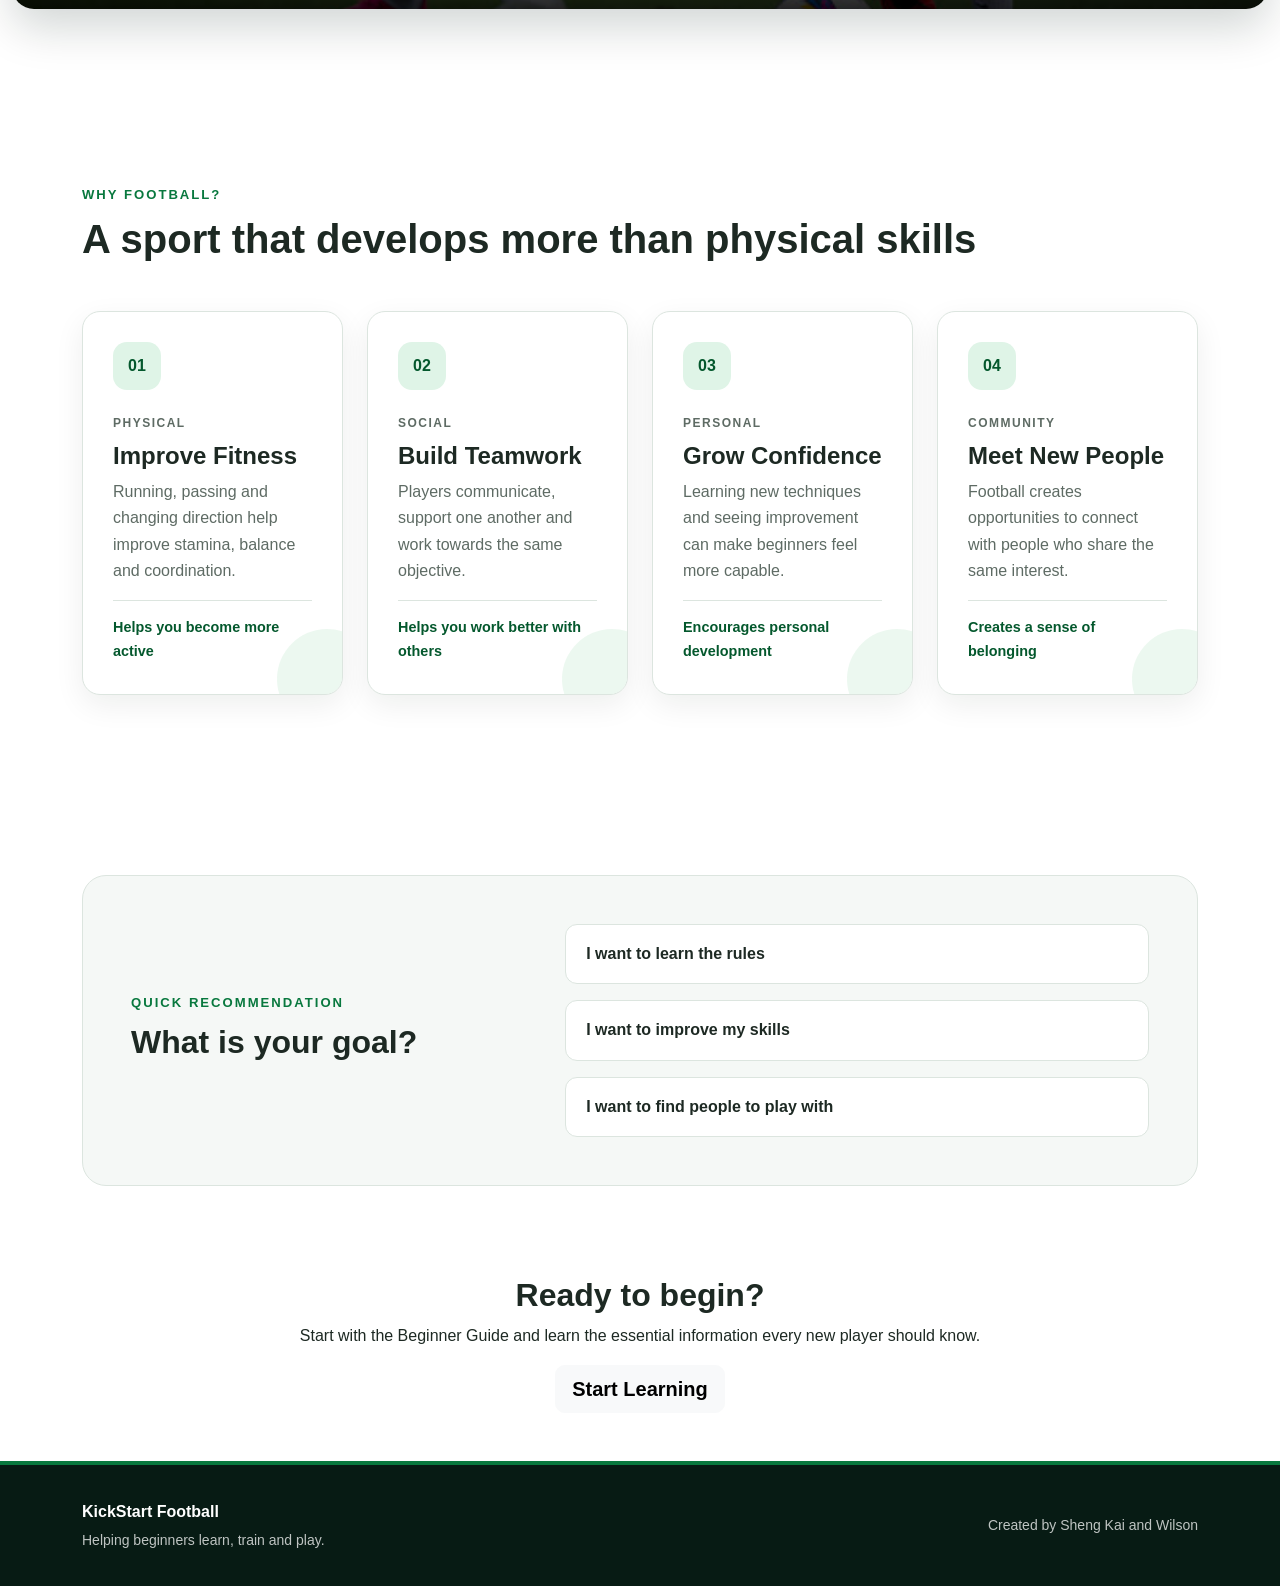
==== commit 52f49135: "Update index.html" ====
--- a/index.html
+++ b/index.html
@@ -2,31 +2,25 @@
 <html lang="en">
   <head>
     <meta charset="utf-8" />
-    <meta name="viewport" content="width=device-width, initial-scale=1" />
-
-    <meta name="description" content="KickStart Football helps beginners learn football, practise useful skills and connect with other players." />
+    <meta name = "viewport" content="width = device-width, initial-scale = 1" />
+    <meta name ="description" content="KickStart Football helps beginners learn football, practise useful skills and connect with other players." />
 
     <title>KickStart Football | Home</title>
 
     <link
       href="https://cdn.jsdelivr.net/npm/bootstrap@5.3.8/dist/css/bootstrap.min.css"
       rel="stylesheet"
-      integrity="sha384-sRIl4kxILFvY47J16cr9ZwB07vP4J8+LH7qKQnuqkuIAvNWLzeN8tE5YBujZqJLB"
-      crossorigin="anonymous"
     />
-
     <link rel="stylesheet" href="css/style.css" />
   </head>
 
   <body>
-    <!-- Accessibility link -->
-    <a class="skip-link" href="#main-content"> Skip to main content </a>
-
     <!-- Navigation -->
-    <nav class="navbar navbar-expand-lg navbar-dark site-navbar sticky-top" aria-label="Main navigation">
+    <nav class="navbar navbar-expand-lg navbar-dark
+     site-navbar sticky-top" aria-label = "Main navigation">
       <div class="container">
         <a class="navbar-brand d-flex align-items-center gap-2" href="index.html">
-          <span class="brand-mark" aria-hidden="true">KF</span>
+          <span class="brand-mark" aria-hidden = "true"> KF </span>
           <span class="fw-bold">KickStart Football</span>
         </a>
 
@@ -37,8 +31,8 @@
           data-bs-target="#mainNavbar"
           aria-controls="mainNavbar"
           aria-expanded="false"
-          aria-label="Open navigation"
-        >
+          aria-label="Open navigation" >
+        
           <span class="navbar-toggler-icon"></span>
         </button>
 
@@ -47,15 +41,12 @@
             <li class="nav-item">
               <a class="nav-link active" aria-current="page" href="index.html"> Home </a>
             </li>
-
-            <li class="nav-item">
+             <li class="nav-item">
               <a class="nav-link" href="beginnerguide.html"> Beginner Guide </a>
             </li>
-
             <li class="nav-item">
               <a class="nav-link" href="training.html"> Training </a>
             </li>
-
             <li class="nav-item ms-lg-2">
               <a class="btn btn-light nav-join-button" href="joinus.html"> Join Us </a>
             </li>
@@ -186,7 +177,7 @@
                 </div>
 
                 <div class="carousel-item">
-                  <img src="images/portugal.jpg" class="d-block w-100 carousel-image" alt="Football teammates standing together" />
+                  <img src="images/chelsea.jpg.webp" class="d-block w-100 carousel-image" alt="Football teammates standing together" />
 
                   <div class="carousel-caption">
                     <h3 class="fw-bold">Play as a Team</h3>
@@ -213,7 +204,7 @@
       </section>
 
       <!-- Why Football section -->
-      <section class="why-football-section section-space" aria-labelledby="benefits-title">
+      <section class="section-space">
         <div class="container">
           <div class="row align-items-end g-4 mb-5">
             <div class="col-lg-12">
@@ -292,8 +283,6 @@
                 <p class="section-kicker">QUICK RECOMMENDATION</p>
 
                 <h2 id="goal-title" class="fw-bold">What is your goal?</h2>
-
-                <p class="text-secondary mb-lg-0">Select what you would like to do and we will recommend the most useful page.</p>
               </div>
 
               <div class="col-lg-7">
@@ -307,17 +296,11 @@
               </div>
             </div>
 
-            <div id="recommendation" class="recommendation-panel d-none" tabindex="-1" aria-live="polite">
+            <div id="recommendation" class="recommendpanel d-none" tabindex="-1" aria-live="polite">
               <h3 id="recommendationTitle" class="h4 fw-bold"></h3>
-
               <p id="recommendationText"></p>
-
               <a id="recommendationLink" class="btn btn-success" href="#"> </a>
             </div>
-
-            <noscript>
-              <p class="alert alert-warning mt-4 mb-0">JavaScript is disabled. Please use the navigation menu to choose a page.</p>
-            </noscript>
           </div>
         </div>
       </section>
@@ -325,7 +308,7 @@
       <!-- Final call to action -->
       <section class="pb-5">
         <div class="container">
-          <div class="final-cta text-center">
+          <div class="finalcall text-center">
             <h2 class="fw-bold">Ready to begin?</h2>
 
             <p>Start with the Beginner Guide and learn the essential information every new player should know.</p>
@@ -335,7 +318,6 @@
         </div>
       </section>
     </main>
-
     <!-- Footer -->
     <footer class="site-footer">
       <div class="container">
@@ -356,15 +338,13 @@
     <!-- Bootstrap 5 JavaScript -->
     <script
       src="https://cdn.jsdelivr.net/npm/bootstrap@5.3.8/dist/js/bootstrap.bundle.min.js"
-      integrity="sha384-FKyoEForCGlyvwx9Hj09JcYn3nv7wiPVlz7YYwJrWVcXK/BmnVDxM+D2scQbITxI"
-      crossorigin="anonymous"
     ></script>
 
     <script>
       // Updates the green bar when the user scrolls.
       function updateScrollProgress() {
-        const pageHeight = document.documentElement.scrollHeight - window.innerHeight;
-        const percentage = (window.scrollY / pageHeight) * 100;
+        let pageHeight = document.documentElement.scrollHeight - window.innerHeight;
+        let percentage = (window.scrollY / pageHeight) * 100;
         document.getElementById("scrollProgressBar").style.width = percentage + "%";
       }
 
@@ -372,7 +352,7 @@
 
       // Recommends a page based on the user's goal.
       function recommendPage(goal) {
-        const recommendations = {
+        let recommendations = {
           learn: {
             title: "Start with the Beginner Guide",
             text: "Learn the basic rules, positions and equipment before playing.",
@@ -393,9 +373,9 @@
           },
         };
 
-        const choice = recommendations[goal];
-        const panel = document.getElementById("recommendation");
-        const link = document.getElementById("recommendationLink");
+        let choice = recommendations[goal];
+        let panel = document.getElementById("recommendation");
+        let link = document.getElementById("recommendationLink");
         document.getElementById("recommendationTitle").textContent = choice.title;
         document.getElementById("recommendationText").textContent = choice.text;
         link.textContent = choice.button;
--- a/css/style.css
+++ b/css/style.css
@@ -1,1381 +1,926 @@
-/* ============================================================
-   PART 1: SHARED STYLES
-   Used by index.html and beginnerguide.html
-   ============================================================ */
-
-
-/* ---------- Colour system ---------- */
-
+/* Shared styles */
 :root {
-    --football-green: #08783e;
-    --football-green-dark: #04582d;
-    --football-green-light: #dff4e7;
-    --football-lime: #a7ec8b;
-    --football-dark: #071b14;
-    --football-text: #1d2923;
-    --football-muted: #5e6b64;
-    --football-background: #f5f8f6;
-    --football-white: #ffffff;
-    --football-border: #dce5df;
-}
-
-
-/* ---------- Scroll progress bar ---------- */
+  --football-green: #08783e;
+  --football-green-dark: #04582d;
+  --football-green-light: #dff4e7;
+  --football-lime: #a7ec8b;
+  --football-dark: #071b14;
+  --football-text: #1d2923;
+  --football-muted: #5e6b64;
+  --football-background: #f5f8f6;
+  --football-white: #ffffff;
+  --football-border: #dce5df;
+}
 
 .scroll-progress-container {
-    position: fixed;
-    top: 0;
-    left: 0;
-    z-index: 2000;
-    width: 100%;
-    height: 5px;
-    background-color: var(--football-green-light);
-    pointer-events: none;
+  position: fixed;
+  top: 0;
+  left: 0;
+  z-index: 2000;
+  width: 100%;
+  height: 5px;
+  background-color: var(--football-green-light);
+  pointer-events: none;
 }
 
 .scroll-progress-bar {
-    width: 0;
-    height: 100%;
-    background-color: var(--football-green);
-    transition: width 0.1s linear;
-}
-
-
-
-
-/* ---------- General design ---------- */
+  width: 0;
+  height: 100%;
+  background-color: var(--football-green);
+  transition: width 0.1s linear;
+}
 
 html {
-    scroll-behavior: smooth;
+  scroll-behavior: smooth;
 }
 
 body {
-    margin: 0;
-    color: var(--football-text);
-    background-color: var(--football-white);
-    font-family: "Segoe UI", Arial, sans-serif;
-    line-height: 1.65;
+  margin: 0;
+  color: var(--football-text);
+  background-color: var(--football-white);
+  font-family: "Segoe UI", Arial, sans-serif;
+  line-height: 1.65;
 }
 
 h1,
 h2,
 h3 {
-    line-height: 1.2;
+  line-height: 1.2;
 }
 
 section[id] {
-    scroll-margin-top: 90px;
+  scroll-margin-top: 90px;
 }
 
 a,
 button {
-    transition:
-        color 0.2s,
-        background-color 0.2s,
-        border-color 0.2s,
-        transform 0.2s,
-        box-shadow 0.2s;
+  transition:
+    color 0.2s,
+    background-color 0.2s,
+    border-color 0.2s,
+    transform 0.2s,
+    box-shadow 0.2s;
 }
 
 a:focus-visible,
 button:focus-visible {
-    outline: 3px solid #ffd45c;
-    outline-offset: 3px;
-}
-
-
-/* ---------- Accessibility ---------- */
+  outline: 3px solid #ffd45c;
+  outline-offset: 3px;
+}
 
 .skip-link {
-    position: fixed;
-    top: 12px;
-    left: 12px;
-    z-index: 2000;
-    padding: 10px 16px;
-    color: var(--football-dark);
-    background-color: #ffd45c;
-    border-radius: 8px;
-    transform: translateY(-150%);
+  position: fixed;
+  top: 12px;
+  left: 12px;
+  z-index: 2000;
+  padding: 10px 16px;
+  color: var(--football-dark);
+  background-color: #ffd45c;
+  border-radius: 8px;
+  transform: translateY(-150%);
 }
 
 .skip-link:focus {
-    transform: translateY(0);
-}
-
-
-/* ---------- Navigation ---------- */
+  transform: translateY(0);
+}
 
 .site-navbar {
-    min-height: 72px;
-    background-color: var(--football-dark);
-    box-shadow: 0 3px 12px rgba(0, 0, 0, 0.18);
+  min-height: 72px;
+  background-color: var(--football-dark);
+  box-shadow: 0 3px 12px rgba(0, 0, 0, 0.18);
 }
 
 .brand-mark {
-    display: inline-flex;
-    align-items: center;
-    justify-content: center;
-    width: 40px;
-    height: 40px;
-    color: var(--football-dark);
-    background-color: var(--football-lime);
-    border-radius: 50%;
-    font-size: 0.9rem;
-    font-weight: 800;
+  display: inline-flex;
+  align-items: center;
+  justify-content: center;
+  width: 40px;
+  height: 40px;
+  color: var(--football-dark);
+  background-color: var(--football-lime);
+  border-radius: 50%;
+  font-size: 0.9rem;
+  font-weight: 800;
 }
 
 .navbar .nav-link {
-    margin: 3px 6px;
-    padding: 9px 12px;
-    color: rgba(255, 255, 255, 0.78);
-    border-radius: 8px;
+  margin: 3px 6px;
+  padding: 9px 12px;
+  color: rgba(255, 255, 255, 0.78);
+  border-radius: 8px;
 }
 
 .navbar .nav-link:hover,
 .navbar .nav-link:focus {
-    color: var(--football-white);
-    background-color: rgba(255, 255, 255, 0.1);
+  color: var(--football-white);
+  background-color: rgba(255, 255, 255, 0.1);
 }
 
 .navbar .nav-link.active {
-    color: var(--football-white);
-    background-color: rgba(167, 236, 139, 0.16);
+  color: var(--football-white);
+  background-color: rgba(167, 236, 139, 0.16);
 }
 
 .nav-join-button {
-    min-width: 105px;
-    color: var(--football-dark);
-    font-weight: 700;
-}
-
-
-/* ---------- Buttons ---------- */
+  min-width: 105px;
+  color: var(--football-dark);
+  font-weight: 700;
+}
 
 .btn {
-    border-radius: 10px;
-    font-weight: 700;
+  border-radius: 10px;
+  font-weight: 700;
 }
 
 .btn-success {
-    color: var(--football-white);
-    background-color: var(--football-green);
-    border-color: var(--football-green);
+  color: var(--football-white);
+  background-color: var(--football-green);
+  border-color: var(--football-green);
 }
 
 .btn-success:hover,
 .btn-success:focus {
-    color: var(--football-white);
-    background-color: var(--football-green-dark);
-    border-color: var(--football-green-dark);
+  color: var(--football-white);
+  background-color: var(--football-green-dark);
+  border-color: var(--football-green-dark);
 }
 
 .btn-outline-success {
-    color: var(--football-green-dark);
-    border-color: var(--football-green);
+  color: var(--football-green-dark);
+  border-color: var(--football-green);
 }
 
 .btn-outline-success:hover,
 .btn-outline-success:focus {
-    color: var(--football-white);
-    background-color: var(--football-green);
-    border-color: var(--football-green);
-}
-
-
-/* ---------- Shared sections ---------- */
+  color: var(--football-white);
+  background-color: var(--football-green);
+  border-color: var(--football-green);
+}
 
 .section-space {
-    padding: 90px 0;
+  padding: 90px 0;
 }
 
 .section-space-sm {
-    padding: 75px 0;
+  padding: 75px 0;
 }
 
 .section-heading {
-    max-width: 720px;
-    margin: 0 auto 48px;
+  max-width: 720px;
+  margin: 0 auto 48px;
 }
 
 .section-heading h2 {
-    font-size: clamp(2rem, 4vw, 2.8rem);
+  font-size: clamp(2rem, 4vw, 2.8rem);
 }
 
 .section-kicker {
-    margin-bottom: 10px;
-    color: var(--football-green);
-    font-size: 0.82rem;
-    font-weight: 800;
-    letter-spacing: 2px;
+  margin-bottom: 10px;
+  color: var(--football-green);
+  font-size: 0.82rem;
+  font-weight: 800;
+  letter-spacing: 2px;
 }
 
 .bg-soft {
-    background-color: var(--football-background);
-}
-
-
-/* ---------- Footer ---------- */
+  background-color: var(--football-background);
+}
 
 .site-footer {
-    padding: 34px 0;
-    color: rgba(255, 255, 255, 0.74);
-    background-color: var(--football-dark);
-    border-top: 4px solid var(--football-green);
+  padding: 34px 0;
+  color: rgba(255, 255, 255, 0.74);
+  background-color: var(--football-dark);
+  border-top: 4px solid var(--football-green);
 }
 
 .site-footer .fw-bold {
-    color: var(--football-white);
-}
-
-
-/* ---------- Shared responsive design ---------- */
+  color: var(--football-white);
+}
 
 @media (max-width: 991.98px) {
-    .nav-join-button {
-        display: inline-block;
-        margin: 8px 6px;
-    }
+  .nav-join-button {
+    display: inline-block;
+    margin: 8px 6px;
+  }
 }
 
 @media (max-width: 575.98px) {
-    .section-space {
-        padding: 65px 0;
-    }
-
-    .section-space-sm {
-        padding: 60px 0;
-    }
-}
-
-
-/* Reduce movement for users who prefer less animation */
+  .section-space {
+    padding: 65px 0;
+  }
+
+  .section-space-sm {
+    padding: 60px 0;
+  }
+}
 
 @media (prefers-reduced-motion: reduce) {
-    html {
-        scroll-behavior: auto;
-    }
-
-    *,
-    *::before,
-    *::after {
-        transition: none !important;
-    }
-}
-
-
-
-
-
-
-
-
-
-/* ============================================================
-   PART 2: INDEX.HTML STYLES
-   Only used by the Home page
-   ============================================================ */
-
-
-/* ---------- Home hero ---------- */
-
+  html {
+    scroll-behavior: auto;
+  }
+
+  *,
+  *::before,
+  *::after {
+    transition: none !important;
+  }
+}
+
+/* Home page */
 .hero-section {
-    min-height: 620px;
-    display: flex;
-    align-items: center;
-    padding: 90px 0;
-    color: var(--football-white);
-    background-color: var(--football-dark);
-
-    /*
-       Optional background image:
-       images/football-hero.jpg
-    */
-    background-image:
-        linear-gradient(
-            90deg,
-            rgba(7, 27, 20, 0.98) 0%,
-            rgba(7, 27, 20, 0.91) 52%,
-            rgba(7, 27, 20, 0.7) 100%
-        ),
-        url("../images/football-hero.jpg");
-
-    background-position: center;
-    background-size: cover;
+  min-height: 620px;
+  display: flex;
+  align-items: center;
+  padding: 90px 0;
+  color: var(--football-white);
+  background-color: var(--football-dark);
+
+  background-image: linear-gradient(90deg, rgba(7, 27, 20, 0.98) 0%, rgba(7, 27, 20, 0.91) 52%, rgba(7, 27, 20, 0.7) 100%), url("../images/football-hero.jpg");
+
+  background-position: center;
+  background-size: cover;
 }
 
 .hero-copy {
-    max-width: 760px;
+  max-width: 760px;
 }
 
 .eyebrow,
 .journey-label {
-    color: var(--football-lime);
-    font-size: 0.82rem;
-    font-weight: 800;
-    letter-spacing: 2px;
+  color: var(--football-lime);
+  font-size: 0.82rem;
+  font-weight: 800;
+  letter-spacing: 2px;
 }
 
 .hero-description {
-    max-width: 660px;
-    color: rgba(255, 255, 255, 0.83);
+  max-width: 660px;
+  color: rgba(255, 255, 255, 0.83);
 }
 
 .hero-actions .btn {
-    min-width: 195px;
-}
-
-.hero-points {
-    display: flex;
-    flex-wrap: wrap;
-    gap: 12px 24px;
-    color: rgba(255, 255, 255, 0.82);
-}
-
-.hero-points li::before {
-    content: "✓";
-    margin-right: 8px;
-    color: var(--football-lime);
-    font-weight: 800;
-}
-
-
-/* ---------- Journey card ---------- */
+  min-width: 195px;
+}
 
 .journey-card {
-    padding: 32px;
-    color: var(--football-white);
-    background-color: rgba(255, 255, 255, 0.1);
-    border: 1px solid rgba(255, 255, 255, 0.2);
-    border-radius: 22px;
-    backdrop-filter: blur(10px);
-    box-shadow: 0 24px 55px rgba(0, 0, 0, 0.28);
+  padding: 32px;
+  color: var(--football-white);
+  background-color: rgba(255, 255, 255, 0.1);
+  border: 1px solid rgba(255, 255, 255, 0.2);
+  border-radius: 22px;
+  backdrop-filter: blur(10px);
+  box-shadow: 0 24px 55px rgba(0, 0, 0, 0.28);
 }
 
 .journey-step {
-    display: flex;
-    gap: 16px;
-    padding: 18px 0;
-    border-top: 1px solid rgba(255, 255, 255, 0.15);
+  display: flex;
+  gap: 16px;
+  padding: 18px 0;
+  border-top: 1px solid rgba(255, 255, 255, 0.15);
 }
 
 .journey-step p {
-    color: rgba(255, 255, 255, 0.72);
+  color: rgba(255, 255, 255, 0.72);
 }
 
 .step-number {
-    flex-shrink: 0;
-    display: inline-flex;
-    align-items: center;
-    justify-content: center;
-    width: 38px;
-    height: 38px;
-    color: var(--football-dark);
-    background-color: var(--football-lime);
-    border-radius: 50%;
-    font-weight: 800;
-}
-
-
-/* ---------- Automatic slideshow ---------- */
+  flex-shrink: 0;
+  display: inline-flex;
+  align-items: center;
+  justify-content: center;
+  width: 38px;
+  height: 38px;
+  color: var(--football-dark);
+  background-color: var(--football-lime);
+  border-radius: 50%;
+  font-weight: 800;
+}
 
 .slideshow-section {
-    padding: 85px 0;
-    background-color: var(--football-white);
+  padding: 85px 0;
+  background-color: var(--football-white);
 }
 
 .slideshow-section .container {
-    max-width: 1400px;
+  max-width: 1400px;
 }
 
 .carousel-frame {
-    max-width: 1300px;
-    margin: 0 auto;
+  max-width: 1300px;
+  margin: 0 auto;
 }
 
 .carousel-inner {
-    overflow: hidden;
-    border-radius: 22px;
-    box-shadow: 0 18px 45px rgba(7, 27, 20, 0.18);
+  overflow: hidden;
+  border-radius: 22px;
+  box-shadow: 0 18px 45px rgba(7, 27, 20, 0.18);
 }
 
 .carousel-image {
-    height: 650px;
-    object-fit: cover;
+  height: 650px;
+  object-fit: cover;
 }
 
 .carousel-caption {
-    right: 0;
-    bottom: 0;
-    left: 0;
-    padding: 90px 40px 35px;
-    text-align: left;
-    background:
-        linear-gradient(
-            transparent,
-            rgba(0, 0, 0, 0.85)
-        );
+  right: 0;
+  bottom: 0;
+  left: 0;
+  padding: 90px 40px 35px;
+  text-align: left;
+  background: linear-gradient(transparent, rgba(0, 0, 0, 0.85));
 }
 
 .carousel-caption p {
-    max-width: 600px;
-    margin-bottom: 0;
+  max-width: 600px;
+  margin-bottom: 0;
 }
 
 .carousel-indicators {
-    margin-bottom: 18px;
+  margin-bottom: 18px;
 }
 
 .carousel-indicators [data-bs-target] {
-    width: 34px;
-    height: 5px;
-    border: 0;
-    border-radius: 5px;
+  width: 34px;
+  height: 5px;
+  border: 0;
+  border-radius: 5px;
 }
 
 .carousel-control-prev,
 .carousel-control-next {
-    width: 10%;
-}
-
-
-/* ---------- Why Football ---------- */
+  width: 10%;
+}
 
 .why-football-section {
-    background-color: var(--football-white);
-}
-
-.why-introduction {
-    color: var(--football-muted);
-    font-size: 1.08rem;
+  background-color: var(--football-white);
 }
 
 .benefit-card {
-    position: relative;
-    overflow: hidden;
-    padding: 30px;
-    background-color: var(--football-white);
-    border: 1px solid var(--football-border);
-    border-radius: 18px;
-    box-shadow: 0 10px 30px rgba(7, 27, 20, 0.07);
+  position: relative;
+  overflow: hidden;
+  padding: 30px;
+  background-color: var(--football-white);
+  border: 1px solid var(--football-border);
+  border-radius: 18px;
+  box-shadow: 0 10px 30px rgba(7, 27, 20, 0.07);
 }
 
 .benefit-card::after {
-    content: "";
-    position: absolute;
-    right: -35px;
-    bottom: -35px;
-    width: 100px;
-    height: 100px;
-    background-color: var(--football-green-light);
-    border-radius: 50%;
-    opacity: 0.6;
+  content: "";
+  position: absolute;
+  right: -35px;
+  bottom: -35px;
+  width: 100px;
+  height: 100px;
+  background-color: var(--football-green-light);
+  border-radius: 50%;
+  opacity: 0.6;
 }
 
 .benefit-card:hover {
-    border-color: var(--football-green);
-    transform: translateY(-6px);
-    box-shadow: 0 18px 38px rgba(7, 27, 20, 0.12);
+  border-color: var(--football-green);
+  transform: translateY(-6px);
+  box-shadow: 0 18px 38px rgba(7, 27, 20, 0.12);
 }
 
 .benefit-marker {
-    display: inline-flex;
-    align-items: center;
-    justify-content: center;
-    width: 48px;
-    height: 48px;
-    margin-bottom: 24px;
-    color: var(--football-green-dark);
-    background-color: var(--football-green-light);
-    border-radius: 14px;
-    font-weight: 800;
+  display: inline-flex;
+  align-items: center;
+  justify-content: center;
+  width: 48px;
+  height: 48px;
+  margin-bottom: 24px;
+  color: var(--football-green-dark);
+  background-color: var(--football-green-light);
+  border-radius: 14px;
+  font-weight: 800;
 }
 
 .benefit-category {
-    margin-bottom: 8px;
-    color: var(--football-green);
-    font-size: 0.75rem;
-    font-weight: 800;
-    letter-spacing: 1.5px;
+  margin-bottom: 8px;
+  color: var(--football-green);
+  font-size: 0.75rem;
+  font-weight: 800;
+  letter-spacing: 1.5px;
 }
 
 .benefit-card p {
-    position: relative;
-    z-index: 1;
-    color: var(--football-muted);
+  position: relative;
+  z-index: 1;
+  color: var(--football-muted);
 }
 
 .benefit-result {
-    padding-top: 15px;
-    color: var(--football-green-dark) !important;
-    border-top: 1px solid var(--football-border);
-    font-size: 0.9rem;
-    font-weight: 700;
-}
-
-.why-summary {
-    display: flex;
-    align-items: center;
-    justify-content: space-between;
-    gap: 30px;
-    padding: 30px;
-    background-color: var(--football-background);
-    border-left: 6px solid var(--football-green);
-    border-radius: 14px;
-}
-
-.why-summary p {
-    color: var(--football-muted);
-}
-
-
-/* ---------- Website pathway ---------- */
-
-.path-card {
-    padding: 32px;
-    background-color: var(--football-white);
-    border: 1px solid var(--football-border);
-    border-radius: 18px;
-    box-shadow: 0 10px 30px rgba(7, 27, 20, 0.06);
-}
-
-.path-card:hover {
-    border-color: var(--football-green);
-    transform: translateY(-5px);
-}
-
-.path-card p {
-    min-height: 78px;
-    color: var(--football-muted);
-}
-
-.path-number {
-    display: block;
-    margin-bottom: 18px;
-    color: var(--football-green);
-    font-size: 2.2rem;
-    font-weight: 800;
-}
-
-
-/* ---------- Goal recommendation ---------- */
+  padding-top: 15px;
+  color: var(--football-green-dark) !important;
+  border-top: 1px solid var(--football-border);
+  font-size: 0.9rem;
+  font-weight: 700;
+}
 
 .goal-panel {
-    padding: 48px;
-    background-color: var(--football-background);
-    border: 1px solid var(--football-border);
-    border-radius: 24px;
+  padding: 48px;
+  background-color: var(--football-background);
+  border: 1px solid var(--football-border);
+  border-radius: 24px;
 }
 
 .goal-button {
-    width: 100%;
-    padding: 16px 20px;
-    color: var(--football-text);
-    background-color: var(--football-white);
-    border: 1px solid var(--football-border);
-    border-radius: 12px;
-    font-size: 1rem;
-    font-weight: 700;
-    text-align: left;
+  width: 100%;
+  padding: 16px 20px;
+  color: var(--football-text);
+  background-color: var(--football-white);
+  border: 1px solid var(--football-border);
+  border-radius: 12px;
+  font-size: 1rem;
+  font-weight: 700;
+  text-align: left;
 }
 
 .goal-button:hover,
 .goal-button:focus {
-    color: var(--football-green-dark);
-    background-color: var(--football-green-light);
-    border-color: var(--football-green);
-    transform: translateX(4px);
+  color: var(--football-green-dark);
+  background-color: var(--football-green-light);
+  border-color: var(--football-green);
+  transform: translateX(4px);
 }
 
 .recommendation-panel {
-    margin-top: 32px;
-    padding: 28px;
-    background-color: var(--football-white);
-    border-left: 6px solid var(--football-green);
-    border-radius: 12px;
-    box-shadow: 0 10px 25px rgba(7, 27, 20, 0.08);
-}
-
-
-/* ---------- Final Home call-to-action ---------- */
+  margin-top: 32px;
+  padding: 28px;
+  background-color: var(--football-white);
+  border-left: 6px solid var(--football-green);
+  border-radius: 12px;
+  box-shadow: 0 10px 25px rgba(7, 27, 20, 0.08);
+}
 
 .final-cta {
-    padding: 55px 30px;
-    color: var(--football-white);
-    background:
-        linear-gradient(
-            135deg,
-            var(--football-green-dark),
-            var(--football-green)
-        );
-
-    border-radius: 24px;
+  padding: 55px 30px;
+  color: var(--football-white);
+  background: linear-gradient(135deg, var(--football-green-dark), var(--football-green));
+
+  border-radius: 24px;
 }
 
 .final-cta p {
-    max-width: 650px;
-    margin: 16px auto 26px;
-    color: rgba(255, 255, 255, 0.83);
-}
-
-
-/* ---------- Index responsive design ---------- */
+  max-width: 650px;
+  margin: 16px auto 26px;
+  color: rgba(255, 255, 255, 0.83);
+}
 
 @media (max-width: 991.98px) {
-    .hero-section {
-        min-height: auto;
-        padding: 75px 0;
-    }
-
-    .journey-card {
-        margin-top: 20px;
-    }
+  .hero-section {
+    min-height: auto;
+    padding: 75px 0;
+  }
+
+  .journey-card {
+    margin-top: 20px;
+  }
 }
 
 @media (max-width: 767.98px) {
-    .slideshow-section {
-        padding: 65px 0;
-    }
-
-    .carousel-image {
-        height: 340px;
-    }
-
-    .carousel-caption {
-        padding: 70px 22px 20px;
-    }
-
-    .carousel-caption h3 {
-        font-size: 1.25rem;
-    }
-
-    .carousel-caption p {
-        font-size: 0.9rem;
-    }
-
-    .why-summary {
-        display: block;
-        text-align: center;
-    }
-
-    .why-summary .btn {
-        width: 100%;
-        margin-top: 22px;
-    }
+  .slideshow-section {
+    padding: 65px 0;
+  }
+
+  .carousel-image {
+    height: 340px;
+  }
+
+  .carousel-caption {
+    padding: 70px 22px 20px;
+  }
+
+  .carousel-caption h3 {
+    font-size: 1.25rem;
+  }
+
+  .carousel-caption p {
+    font-size: 0.9rem;
+  }
 }
 
 @media (max-width: 575.98px) {
-    .hero-section {
-        padding: 60px 0;
-    }
-
-    .hero-section .display-3 {
-        font-size: 2.5rem;
-    }
-
-    .hero-actions {
-        display: grid !important;
-    }
-
-    .hero-actions .btn {
-        width: 100%;
-    }
-
-    .hero-points {
-        display: block;
-    }
-
-    .hero-points li {
-        margin-bottom: 8px;
-    }
-
-    .journey-card,
-    .benefit-card,
-    .path-card,
-    .goal-panel {
-        padding: 24px;
-    }
-}
-
-
-
-
-
-
-
-
-
-/* ============================================================
-   PART 3: BEGINNERGUIDE.HTML STYLES
-   Only used by the Beginner Guide page
-   ============================================================ */
-
-
-/* ---------- Beginner Guide hero ---------- */
+  .hero-section {
+    padding: 60px 0;
+  }
+
+  .hero-section .display-3 {
+    font-size: 2.5rem;
+  }
+
+  .hero-actions {
+    display: grid !important;
+  }
+
+  .hero-actions .btn {
+    width: 100%;
+  }
+
+  .journey-card,
+  .benefit-card,
+  .goal-panel {
+    padding: 24px;
+  }
+}
+
+/* Beginner Guide */
+.football-feature-card {
+  overflow: hidden;
+  background-color: white;
+  border: 1px solid #dce5df;
+  border-radius: 16px;
+  box-shadow: 0 8px 24px rgba(0, 0, 0, 0.07);
+  transition:
+    transform 0.2s ease,
+    box-shadow 0.2s ease;
+}
+
+.football-feature-card:hover {
+  transform: translateY(-5px);
+  box-shadow: 0 12px 30px rgba(0, 0, 0, 0.11);
+}
+
+.football-feature-image {
+  display: block;
+  width: 100%;
+  height: 360px;
+}
+
+.formation-image {
+  object-fit: contain;
+  background-color: #eef7f1;
+}
+
+.teamwork-image {
+  object-fit: cover;
+}
+
+.football-feature-content {
+  padding: 24px;
+}
 
 .page-hero {
-    padding: 70px 0 100px;
-    color: var(--football-white);
-    background-color: var(--football-dark);
-
-    /*
-       Optional background image:
-       images/football-hero.jpg
-    */
-    background-image:
-        linear-gradient(
-            90deg,
-            rgba(7, 27, 20, 0.98) 0%,
-            rgba(7, 27, 20, 0.9) 58%,
-            rgba(7, 27, 20, 0.72) 100%
-        ),
-        url("../images/football-hero.jpg");
-
-    background-position: center;
-    background-size: cover;
+  padding: 70px 0 100px;
+  color: var(--football-white);
+  background-color: var(--football-dark);
+
+  background-image: linear-gradient(90deg, rgba(7, 27, 20, 0.98) 0%, rgba(7, 27, 20, 0.9) 58%, rgba(7, 27, 20, 0.72) 100%), url("../images/football-hero.jpg");
+
+  background-position: center;
+  background-size: cover;
 }
 
 .page-hero .eyebrow {
-    color: var(--football-lime);
-    font-size: 0.82rem;
-    font-weight: 800;
-    letter-spacing: 2px;
+  color: var(--football-lime);
+  font-size: 0.82rem;
+  font-weight: 800;
+  letter-spacing: 2px;
 }
 
 .page-hero-description {
-    max-width: 760px;
-    color: rgba(255, 255, 255, 0.82);
-}
-
-.page-breadcrumb {
-    margin-bottom: 42px;
-}
-
-.page-breadcrumb a {
-    color: var(--football-lime);
-}
-
-.page-breadcrumb .active {
-    color: rgba(255, 255, 255, 0.7);
-}
-
-.page-breadcrumb .breadcrumb-item + .breadcrumb-item::before {
-    color: rgba(255, 255, 255, 0.55);
-}
-
-.page-summary {
-    padding: 28px;
-    background-color: rgba(255, 255, 255, 0.1);
-    border: 1px solid rgba(255, 255, 255, 0.2);
-    border-radius: 18px;
-    backdrop-filter: blur(10px);
-}
-
-.page-summary li {
-    margin-bottom: 8px;
-    color: rgba(255, 255, 255, 0.82);
-}
-
-
-/* ---------- Page contents navigation ---------- */
+  max-width: 760px;
+  color: rgba(255, 255, 255, 0.82);
+}
 
 .contents-section {
-    position: relative;
-    z-index: 5;
-    margin-top: -38px;
+  position: relative;
+  z-index: 5;
+  margin-top: -38px;
 }
 
 .contents-card {
-    display: flex;
-    align-items: center;
-    justify-content: space-between;
-    gap: 20px;
-    padding: 22px 26px;
-    background-color: var(--football-white);
-    border: 1px solid var(--football-border);
-    border-radius: 16px;
-    box-shadow: 0 12px 30px rgba(7, 27, 20, 0.12);
+  display: flex;
+  align-items: center;
+  justify-content: space-between;
+  gap: 20px;
+  padding: 22px 26px;
+  background-color: var(--football-white);
+  border: 1px solid var(--football-border);
+  border-radius: 16px;
+  box-shadow: 0 12px 30px rgba(7, 27, 20, 0.12);
 }
 
 .contents-links {
-    display: flex;
-    flex-wrap: wrap;
-    gap: 10px;
+  display: flex;
+  flex-wrap: wrap;
+  gap: 10px;
 }
 
 .contents-links a {
-    padding: 7px 12px;
-    color: var(--football-green-dark);
-    background-color: var(--football-green-light);
-    border-radius: 8px;
-    font-size: 0.92rem;
-    font-weight: 700;
-    text-decoration: none;
+  padding: 7px 12px;
+  color: var(--football-green-dark);
+  background-color: var(--football-green-light);
+  border-radius: 8px;
+  font-size: 0.92rem;
+  font-weight: 700;
+  text-decoration: none;
 }
 
 .contents-links a:hover,
 .contents-links a:focus {
-    color: var(--football-white);
-    background-color: var(--football-green);
-}
-
-
-/* ---------- Football overview ---------- */
-
-.quick-facts-card {
-    padding: 30px;
-    background-color: var(--football-background);
-    border-left: 6px solid var(--football-green);
-    border-radius: 16px;
-}
-
-.quick-facts-card li {
-    margin-bottom: 12px;
-}
-
-
-/* ---------- Rules accordion ---------- */
-
+  color: var(--football-white);
+  background-color: var(--football-green);
+}
+
+/* Rules accordion */
 .rules-accordion {
-    max-width: 900px;
-    margin: 0 auto;
+  max-width: 900px;
+  margin: 0 auto;
 }
 
 .rules-accordion .accordion-item {
-    margin-bottom: 12px;
-    overflow: hidden;
-    border: 1px solid var(--football-border);
-    border-radius: 12px;
+  margin-bottom: 12px;
+  overflow: hidden;
+  border: 1px solid var(--football-border);
+  border-radius: 12px;
 }
 
 .rules-accordion .accordion-button {
-    padding: 20px;
-    color: var(--football-text);
-    background-color: var(--football-white);
-    font-weight: 700;
+  padding: 20px;
+  color: var(--football-text);
+  background-color: var(--football-white);
+  font-weight: 700;
 }
 
 .rules-accordion .accordion-button:not(.collapsed) {
-    color: var(--football-green-dark);
-    background-color: var(--football-green-light);
-    box-shadow: none;
+  color: var(--football-green-dark);
+  background-color: var(--football-green-light);
+  box-shadow: none;
 }
 
 .rules-accordion .accordion-button:focus {
-    border-color: var(--football-green);
-    box-shadow: 0 0 0 4px rgba(8, 120, 62, 0.2);
+  border-color: var(--football-green);
+  box-shadow: 0 0 0 4px rgba(8, 120, 62, 0.2);
 }
 
 .rules-accordion .accordion-body {
-    padding: 22px;
-}
-
-
-/* ---------- Positions table ---------- */
+  padding: 22px;
+}
 
 .position-table-wrapper {
-    overflow: hidden;
-    border: 1px solid var(--football-border);
-    border-radius: 16px;
-    box-shadow: 0 10px 28px rgba(7, 27, 20, 0.07);
+  overflow: hidden;
+  border: 1px solid var(--football-border);
+  border-radius: 16px;
+  box-shadow: 0 10px 28px rgba(7, 27, 20, 0.07);
 }
 
 .position-table thead th {
-    padding: 18px;
-    color: var(--football-white);
-    background-color: var(--football-green-dark);
+  padding: 18px;
+  color: var(--football-white);
+  background-color: var(--football-green-dark);
 }
 
 .position-table tbody th,
 .position-table tbody td {
-    padding: 18px;
+  padding: 18px;
 }
 
 .position-table tbody tr:nth-child(even) > * {
-    background-color: var(--football-background);
+  background-color: var(--football-background);
 }
 
 .position-table tbody tr:hover > * {
-    background-color: var(--football-green-light);
-}
-
-
-/* ---------- Position finder ---------- */
+  background-color: var(--football-green-light);
+}
 
 .position-finder {
-    padding: 42px;
-    background-color: var(--football-background);
-    border: 1px solid var(--football-border);
-    border-radius: 22px;
+  padding: 42px;
+  background-color: var(--football-background);
+  border: 1px solid var(--football-border);
+  border-radius: 22px;
 }
 
 .position-finder .form-select {
-    min-height: 54px;
-    border-color: var(--football-border);
-    border-radius: 10px;
+  min-height: 54px;
+  border-color: var(--football-border);
+  border-radius: 10px;
 }
 
 .position-finder .form-select:focus {
-    border-color: var(--football-green);
-    box-shadow: 0 0 0 4px rgba(8, 120, 62, 0.18);
+  border-color: var(--football-green);
+  box-shadow: 0 0 0 4px rgba(8, 120, 62, 0.18);
 }
 
 .position-result {
-    margin-top: 28px;
-    padding: 24px;
-    background-color: var(--football-white);
-    border-left: 6px solid var(--football-green);
-    border-radius: 12px;
-    box-shadow: 0 8px 22px rgba(7, 27, 20, 0.08);
-}
-
-
-/* ---------- Equipment cards ---------- */
-
-.equipment-card {
+  margin-top: 28px;
+  padding: 24px;
+  background-color: var(--football-white);
+  border-left: 6px solid var(--football-green);
+  border-radius: 12px;
+  box-shadow: 0 8px 22px rgba(7, 27, 20, 0.08);
+}
+
+.next-step-panel {
+  padding: 55px 30px;
+  color: var(--football-white);
+  background: linear-gradient(135deg, var(--football-green-dark), var(--football-green));
+
+  border-radius: 24px;
+}
+
+.next-step-panel .section-kicker {
+  color: var(--football-lime);
+}
+
+.next-step-panel p {
+  max-width: 660px;
+  margin: 16px auto 26px;
+  color: rgba(255, 255, 255, 0.83);
+}
+
+@media (max-width: 767.98px) {
+  .page-hero {
+    padding: 55px 0 80px;
+  }
+
+  .page-hero .display-3 {
+    font-size: 2.5rem;
+  }
+
+  .contents-card {
+    display: block;
+  }
+
+  .contents-links {
+    margin-top: 16px;
+  }
+
+  .contents-links a {
+    flex-grow: 1;
+    text-align: center;
+  }
+
+  .position-finder {
     padding: 26px;
-    background-color: var(--football-white);
-    border: 1px solid var(--football-border);
-    border-radius: 16px;
-    box-shadow: 0 8px 24px rgba(7, 27, 20, 0.06);
-}
-
-.equipment-card:hover {
-    border-color: var(--football-green);
-    transform: translateY(-4px);
-    box-shadow: 0 14px 30px rgba(7, 27, 20, 0.1);
-}
-
-.equipment-number {
-    display: inline-block;
-    margin-bottom: 18px;
-    color: var(--football-green);
-    font-size: 1.6rem;
-    font-weight: 800;
-}
-
-
-/* ---------- Checklist ---------- */
-
-.guide-checklist {
-    overflow: hidden;
-    border-radius: 16px;
-    box-shadow: 0 10px 28px rgba(7, 27, 20, 0.08);
-}
-
-.guide-checklist .list-group-item {
-    padding: 18px 22px;
-    border-color: var(--football-border);
-}
-
-.guide-checklist .list-group-item::before {
-    color: var(--football-green);
-    font-weight: 800;
-}
-
-
-/* ---------- Beginner Guide next step ---------- */
-
-.next-step-panel {
-    padding: 55px 30px;
-    color: var(--football-white);
-    background:
-        linear-gradient(
-            135deg,
-            var(--football-green-dark),
-            var(--football-green)
-        );
-
-    border-radius: 24px;
-}
-
-.next-step-panel .section-kicker {
-    color: var(--football-lime);
-}
-
-.next-step-panel p {
-    max-width: 660px;
-    margin: 16px auto 26px;
-    color: rgba(255, 255, 255, 0.83);
-}
-
-
-/* ---------- Beginner Guide responsive design ---------- */
+  }
+}
+
+.rule-description {
+  font-size: 1.05rem;
+}
+
+.rule-figure {
+  margin: 0;
+}
+
+.rule-image {
+  display: block;
+  width: 100%;
+  height: 260px;
+  object-fit: cover;
+  border-radius: 12px;
+  box-shadow: 0 8px 20px rgba(7, 27, 20, 0.12);
+}
+
+#ruleOne .rule-image {
+  height: 400px;
+}
+
+#ruleTwo .rule-image {
+  height: 320px;
+}
+
+#ruleThree .rule-image {
+  height: 320px;
+}
+
+#ruleFive .rule-image {
+  height: 350px;
+}
+
+.rule-figure figcaption {
+  margin-top: 10px;
+  color: var(--football-muted);
+  font-size: 0.9rem;
+  font-style: italic;
+}
 
 @media (max-width: 767.98px) {
-    .page-hero {
-        padding: 55px 0 80px;
-    }
-
-    .page-hero .display-3 {
-        font-size: 2.5rem;
-    }
-
-    .contents-card {
-        display: block;
-    }
-
-    .contents-links {
-        margin-top: 16px;
-    }
-
-    .contents-links a {
-        flex-grow: 1;
-        text-align: center;
-    }
-
-    .position-finder {
-        padding: 26px;
-    }
-}
-
-
-/* ---------- Rule images ---------- */
-
-.rule-description {
-    font-size: 1.05rem;
-}
-
-.rule-figure {
-    margin: 0;
-}
-
-.rule-image {
-    display: block;
-    width: 100%;
-    height: 260px;
-    object-fit: cover;
-    border-radius: 12px;
-    box-shadow: 0 8px 20px rgba(7, 27, 20, 0.12);
-}
-
-
-/* Only Rule 1 image */
-#ruleOne .rule-image {
-    height: 400px;
-}
-
-/* Only Rule 2 image */
-#ruleTwo .rule-image {
-    height: 320px;
-}
-
-
-/* Only Rule 3 image */
-#ruleThree .rule-image {
-    height: 320px;
-}
-
-/* Only Rule 5 image */
-#ruleFive .rule-image {
-    height: 350px;
-}
-
-
-
-.rule-figure figcaption {
-    margin-top: 10px;
-    color: var(--football-muted);
-    font-size: 0.9rem;
-    font-style: italic;
-}
-
-/* Stack the text and image on small screens */
-@media (max-width: 767.98px) {
-    .rule-image {
-        height: 220px;
-    }
-}
-
-
-/* ==================================================
-   BEGINNER GUIDE: BASIC RULES QUIZ
-   ================================================== */
-
+  .rule-image {
+    height: 220px;
+  }
+}
+
+/* Mini quiz */
 .quiz-card {
-    max-width: 900px;
-    margin: 40px auto 0;
-    padding: 35px;
-    background-color: white;
-    border: 1px solid #dce5df;
-    border-radius: 16px;
-    box-shadow: 0 10px 30px rgba(0, 0, 0, 0.06);
+  max-width: 900px;
+  margin: 40px auto 0;
+  padding: 35px;
+  background-color: white;
+  border: 1px solid #dce5df;
+  border-radius: 16px;
+  box-shadow: 0 10px 30px rgba(0, 0, 0, 0.06);
 }
 
 .quiz-question {
-    margin: 0 0 25px;
-    padding: 0 0 25px;
-    border: 0;
-    border-bottom: 1px solid #dce5df;
+  margin: 0 0 28px;
+  padding: 30px;
+  background-color: #f3f7f5;
+  border: 1px solid #d6e2da;
+  border-radius: 16px;
 }
 
 .quiz-question legend {
-    float: none;
-    width: 100%;
-    margin-bottom: 14px;
-    font-size: 1.1rem;
-    font-weight: 700;
+  float: left;
+  width: 100%;
+  margin: 0 0 24px;
+  padding: 0;
+  font-size: 1.2rem;
+  font-weight: 700;
+}
+
+.quiz-question .form-check:first-of-type {
+  clear: both;
 }
 
 .quiz-question .form-check {
-    margin: 10px 0;
-}
-
-.quiz-question .form-check-label {
-    cursor: pointer;
+  margin-bottom: 14px;
 }
 
 @media (max-width: 576px) {
-    .quiz-card {
-        padding: 24px 20px;
-    }
-}
-
-
-/* Correct selected answer */
+  .quiz-card {
+    padding: 24px 20px;
+  }
+}
+
 .selected-correct {
-    padding: 10px 14px 10px 32px;
-    background-color: #d1e7dd;
-    border: 1px solid #badbcc;
-    border-radius: 8px;
+  padding: 10px 14px 10px 32px;
+  background-color: #d1e7dd;
+  border: 1px solid #badbcc;
+  border-radius: 8px;
 }
 
 .selected-correct::after {
-    content: "✓ Correct";
-    display: block;
-    margin-top: 5px;
-    color: #0f5132;
-    font-weight: 700;
-}
-
-
-/* Wrong selected answer */
+  content: "✓ Correct";
+  display: block;
+  margin-top: 5px;
+  color: #0f5132;
+  font-weight: 700;
+}
+
 .selected-wrong {
-    padding: 10px 14px 10px 32px;
-    background-color: #f8d7da;
-    border: 1px solid #f5c2c7;
-    border-radius: 8px;
+  padding: 10px 14px 10px 32px;
+  background-color: #f8d7da;
+  border: 1px solid #f5c2c7;
+  border-radius: 8px;
 }
 
 .selected-wrong::after {
-    content: "✕ Your answer is incorrect";
-    display: block;
-    margin-top: 5px;
-    color: #842029;
-    font-weight: 700;
-}
-
-
-/* Shows the correct answer after a mistake */
+  content: "✕ Your answer is incorrect";
+  display: block;
+  margin-top: 5px;
+  color: #842029;
+  font-weight: 700;
+}
+
 .correct-answer {
-    padding: 10px 14px 10px 32px;
-    background-color: #d1e7dd;
-    border: 1px solid #badbcc;
-    border-radius: 8px;
+  padding: 10px 14px 10px 32px;
+  background-color: #d1e7dd;
+  border: 1px solid #badbcc;
+  border-radius: 8px;
 }
 
 .correct-answer::after {
-    content: "✓ Correct answer";
-    display: block;
-    margin-top: 5px;
-    color: #0f5132;
-    font-weight: 700;
-}
-
-
-
-
-
-
-
-
-
-
-
-
-
-
-
-
-
-
-
-
-
-
-
-
-
-
-
-
-
-
-
-
-
-
-/* ============================================================
-   PART 4: INTERACTIVE FEATURE TESTS
-   Used by basicrulesquiz.html and guesstheposition.html
-   ============================================================ */
-
-.activity-test-page {
-    min-height: 100vh;
-    background-color: var(--football-background);
-}
-
-.interactive-test-card {
-    max-width: 900px;
-    margin: 0 auto;
-    padding: 45px;
-    background-color: var(--football-white);
-    border: 1px solid var(--football-border);
-    border-radius: 24px;
-    box-shadow: 0 16px 40px rgba(7, 27, 20, 0.12);
-}
-
-
-/* ---------- Basic Rules Quiz ---------- */
-
-.quiz-question {
-    margin-top: 25px;
-    padding: 25px;
-    background-color: var(--football-background);
-    border: 1px solid var(--football-border);
-    border-radius: 14px;
-}
-
-.quiz-question legend {
-    margin-bottom: 18px;
-    font-size: 1.1rem;
-    font-weight: 700;
-}
-
-.quiz-option {
-    display: block;
-    margin-top: 10px;
-    padding: 12px 15px;
-    background-color: var(--football-white);
-    border: 1px solid var(--football-border);
-    border-radius: 9px;
-    cursor: pointer;
-}
-
-.quiz-option:hover {
-    background-color: var(--football-green-light);
-    border-color: var(--football-green);
-}
-
-.quiz-option input {
-    margin-right: 9px;
-    accent-color: var(--football-green);
-}
-
-.quiz-buttons {
-    display: flex;
-    flex-wrap: wrap;
-    gap: 12px;
-    margin-top: 30px;
-}
-
-.quiz-result,
-.game-feedback {
-    margin-top: 28px;
-    padding: 22px;
-    color: var(--football-green-dark);
-    background-color: var(--football-green-light);
-    border-left: 6px solid var(--football-green);
-    border-radius: 12px;
-}
-
-
-/* ---------- Guess the Position ---------- */
-
-.game-status {
-    display: flex;
-    justify-content: space-between;
-    margin: 30px 0 15px;
-    color: var(--football-muted);
-    font-weight: 700;
-}
-
-.position-clue-card {
-    min-height: 250px;
-    display: flex;
-    flex-direction: column;
-    align-items: center;
-    justify-content: center;
-    padding: 40px;
-    color: var(--football-white);
-    text-align: center;
-    background:
-        linear-gradient(
-            135deg,
-            var(--football-green-dark),
-            var(--football-green)
-        );
-
-    border-radius: 20px;
-    box-shadow: 0 14px 35px rgba(7, 27, 20, 0.2);
-}
-
-.position-clue-card .flashcard-label {
-    color: var(--football-lime);
-    font-size: 0.8rem;
-    font-weight: 800;
-    letter-spacing: 2px;
-}
-
-.position-clue {
-    max-width: 700px;
-    margin-bottom: 0;
-    font-size: clamp(1.4rem, 4vw, 2rem);
-}
-
-.position-choices {
-    display: grid;
-    grid-template-columns: repeat(2, 1fr);
-    gap: 14px;
-    margin-top: 25px;
-}
-
-.position-choice-button {
-    padding: 16px;
-    color: var(--football-green-dark);
-    background-color: var(--football-white);
-    border: 2px solid var(--football-green);
-    border-radius: 11px;
-    font-weight: 700;
-}
-
-.position-choice-button:hover,
-.position-choice-button:focus {
-    color: var(--football-white);
-    background-color: var(--football-green);
-}
-
-
-/* ---------- Test-page mobile layout ---------- */
-
-@media (max-width: 575.98px) {
-    .interactive-test-card {
-        padding: 25px;
-    }
-
-    .quiz-buttons {
-        display: grid;
-    }
-
-    .quiz-buttons .btn {
-        width: 100%;
-    }
-
-    .position-clue-card {
-        min-height: 220px;
-        padding: 28px;
-    }
-
-    .position-choices {
-        grid-template-columns: 1fr;
-    }
-}
+  content: "✓ Correct answer";
+  display: block;
+  margin-top: 5px;
+  color: #0f5132;
+  font-weight: 700;
+}
+
+/* Equipment grid */
+.equipment-photo-card {
+  position: relative;
+  height: 350px;
+  overflow: hidden;
+  background-color: white;
+  border-radius: 16px;
+  box-shadow: 0 8px 24px rgba(0, 0, 0, 0.08);
+}
+
+.equipment-photo {
+  display: block;
+  width: 100%;
+  height: 100%;
+  object-fit: cover;
+  transition: transform 0.3s ease;
+}
+
+.equipment-photo-card:hover .equipment-photo {
+  transform: scale(1.05);
+}
+
+.equipment-photo-title {
+  position: absolute;
+  right: 0;
+  bottom: 0;
+  left: 0;
+  margin: 0;
+  padding: 22px;
+  color: white;
+  font-size: 1.4rem;
+  font-weight: 700;
+  background: linear-gradient(transparent, rgba(0, 0, 0, 0.85));
+}
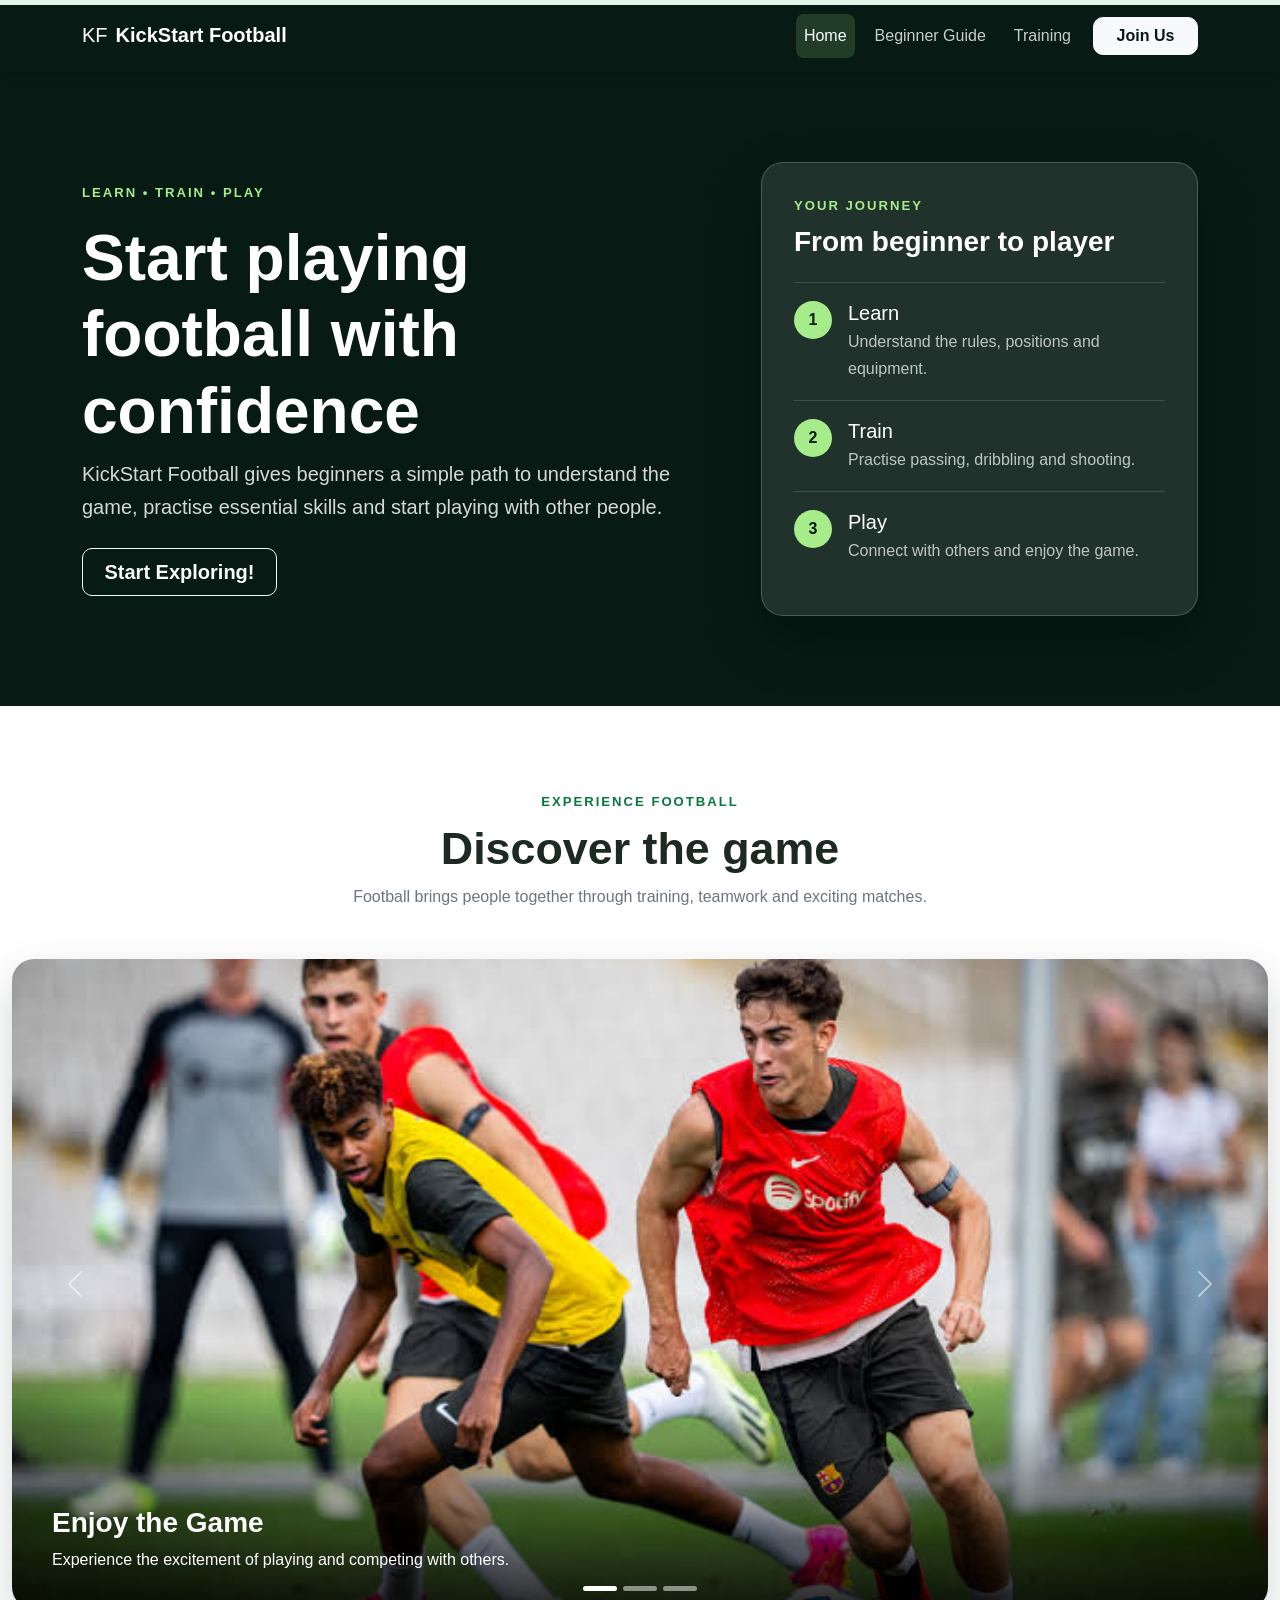
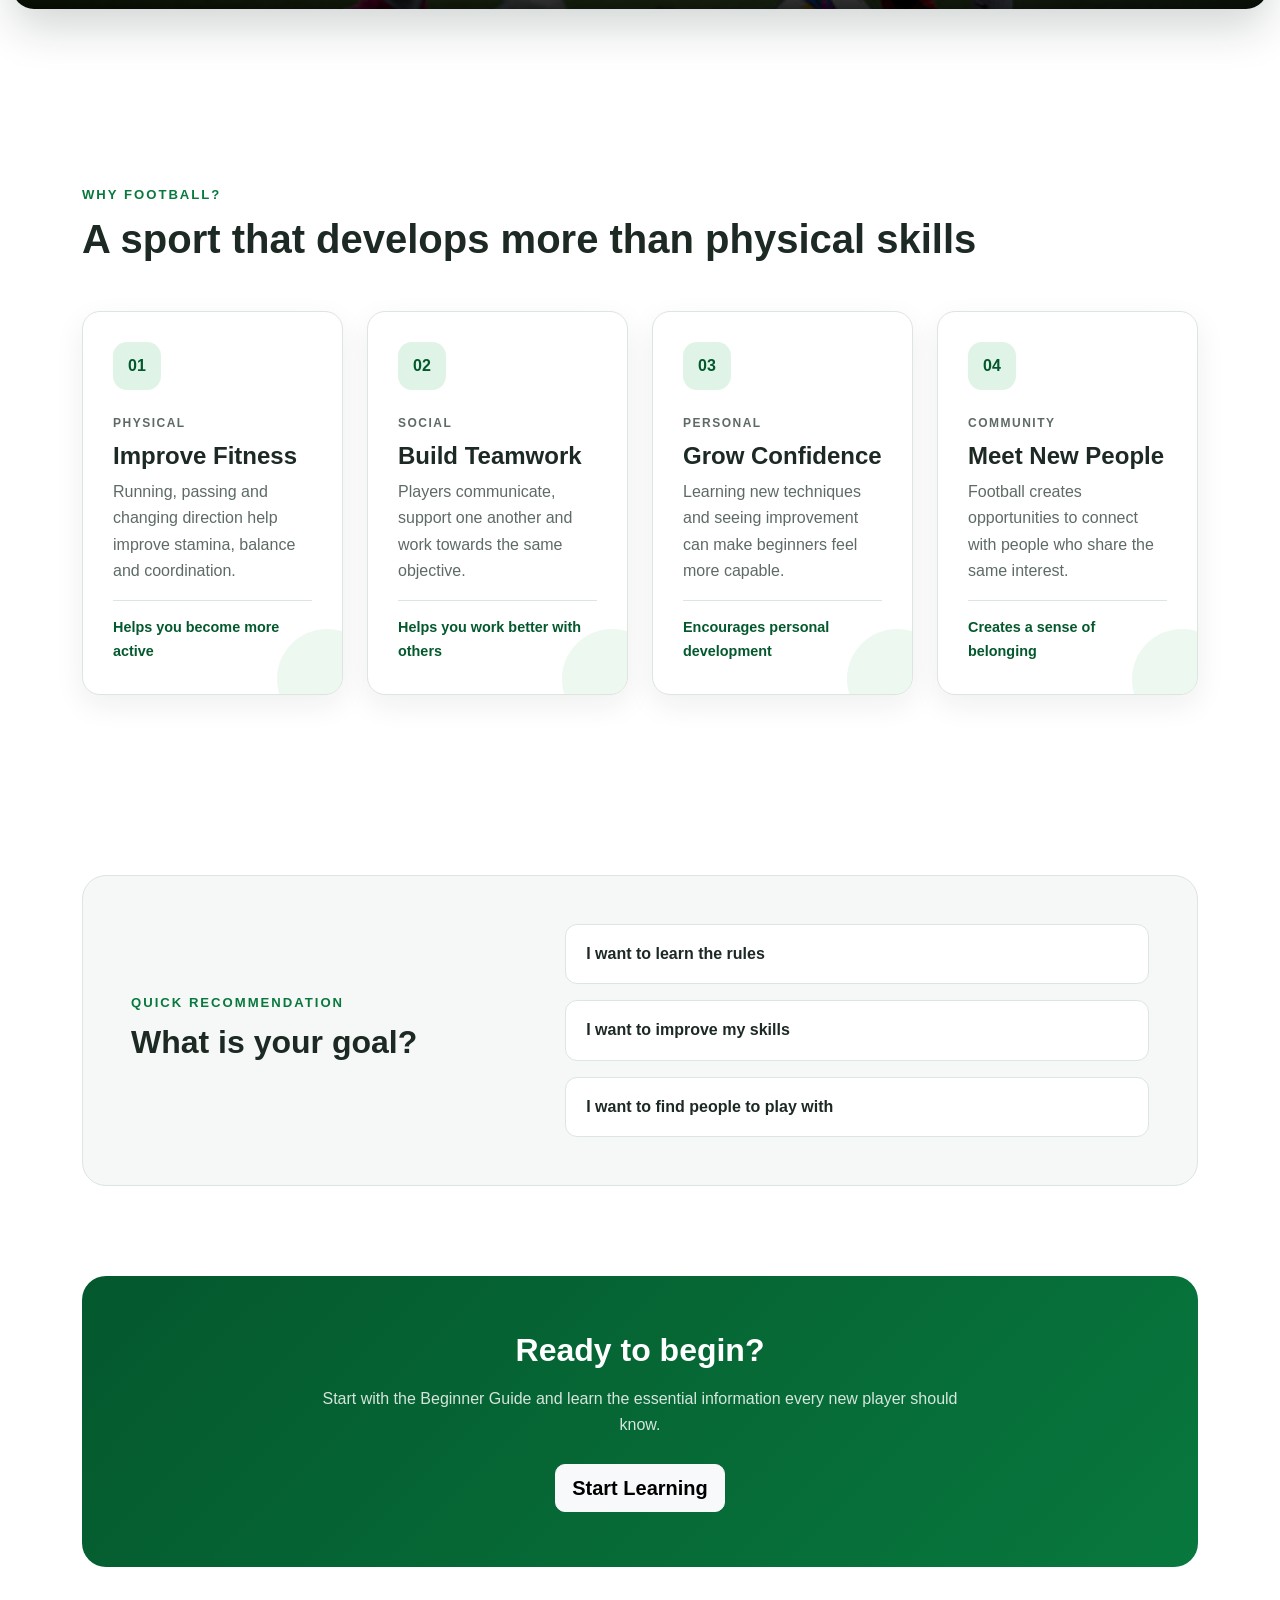
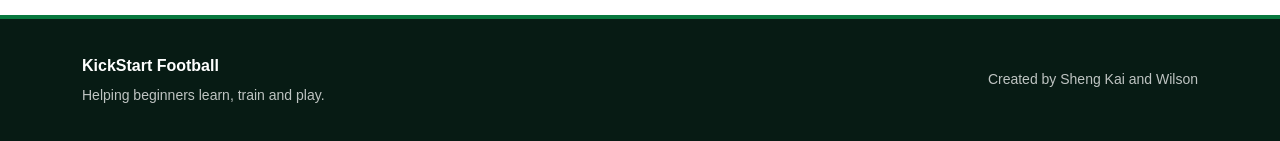
==== commit 63d53245: "Fix indentation and add newline at end of index.html Fixed indentation and added missing newline at " ====
--- a/index.html
+++ b/index.html
@@ -56,7 +56,7 @@
     </nav>
 
     <!-- Scroll progress bar -->
-    <div class="scroll-progress-container">
+    <div class="scrollbox">
       <div id="scrollProgressBar" class="scroll-progress-bar"></div>
     </div>
 
--- a/css/style.css
+++ b/css/style.css
@@ -1,4 +1,4 @@
-/* Shared styles */
+/* Shared CSS for both index.html and beginnerguide.html */
 :root {
   --football-green: #08783e;
   --football-green-dark: #04582d;
@@ -12,7 +12,7 @@
   --football-border: #dce5df;
 }
 
-.scroll-progress-container {
+.scrollbox {
   position: fixed;
   top: 0;
   left: 0;
@@ -23,7 +23,7 @@
   pointer-events: none;
 }
 
-.scroll-progress-bar {
+.scrollbar {
   width: 0;
   height: 100%;
   background-color: var(--football-green);
@@ -90,7 +90,7 @@
   box-shadow: 0 3px 12px rgba(0, 0, 0, 0.18);
 }
 
-.brand-mark {
+.brandlogo {
   display: inline-flex;
   align-items: center;
   justify-content: center;
@@ -182,7 +182,7 @@
   letter-spacing: 2px;
 }
 
-.bg-soft {
+.bgsoft {
   background-color: var(--football-background);
 }
 
@@ -225,6 +225,28 @@
     transition: none !important;
   }
 }
+
+
+
+
+
+
+
+
+
+
+
+
+
+
+
+
+
+
+
+
+
+
 
 /* Home page */
 .hero-section {
@@ -234,11 +256,6 @@
   padding: 90px 0;
   color: var(--football-white);
   background-color: var(--football-dark);
-
-  background-image: linear-gradient(90deg, rgba(7, 27, 20, 0.98) 0%, rgba(7, 27, 20, 0.91) 52%, rgba(7, 27, 20, 0.7) 100%), url("../images/football-hero.jpg");
-
-  background-position: center;
-  background-size: cover;
 }
 
 .hero-copy {
@@ -298,7 +315,6 @@
 
 .slideshow-section {
   padding: 85px 0;
-  background-color: var(--football-white);
 }
 
 .slideshow-section .container {
@@ -349,10 +365,6 @@
 .carousel-control-prev,
 .carousel-control-next {
   width: 10%;
-}
-
-.why-football-section {
-  background-color: var(--football-white);
 }
 
 .benefit-card {
@@ -445,7 +457,7 @@
   transform: translateX(4px);
 }
 
-.recommendation-panel {
+.recommendpanel {
   margin-top: 32px;
   padding: 28px;
   background-color: var(--football-white);
@@ -454,7 +466,7 @@
   box-shadow: 0 10px 25px rgba(7, 27, 20, 0.08);
 }
 
-.final-cta {
+.finalcall {
   padding: 55px 30px;
   color: var(--football-white);
   background: linear-gradient(135deg, var(--football-green-dark), var(--football-green));
@@ -462,7 +474,7 @@
   border-radius: 24px;
 }
 
-.final-cta p {
+.finalcall p {
   max-width: 650px;
   margin: 16px auto 26px;
   color: rgba(255, 255, 255, 0.83);
@@ -525,7 +537,32 @@
   }
 }
 
-/* Beginner Guide */
+
+
+
+
+
+
+
+
+
+
+
+
+
+
+
+
+
+
+
+
+
+
+
+
+
+/* CSS for beginnerguide.html */
 .football-feature-card {
   overflow: hidden;
   background-color: white;
@@ -542,22 +579,23 @@
   box-shadow: 0 12px 30px rgba(0, 0, 0, 0.11);
 }
 
-.football-feature-image {
+.featurepic {
   display: block;
   width: 100%;
   height: 360px;
 }
 
-.formation-image {
+.formation {
   object-fit: contain;
   background-color: #eef7f1;
 }
 
-.teamwork-image {
+.teamworkpic,
+.skillspic {
   object-fit: cover;
 }
 
-.football-feature-content {
+.contentfeature {
   padding: 24px;
 }
 
@@ -570,13 +608,6 @@
 
   background-position: center;
   background-size: cover;
-}
-
-.page-hero .eyebrow {
-  color: var(--football-lime);
-  font-size: 0.82rem;
-  font-weight: 800;
-  letter-spacing: 2px;
 }
 
 .page-hero-description {
@@ -584,13 +615,13 @@
   color: rgba(255, 255, 255, 0.82);
 }
 
-.contents-section {
+.contentsections {
   position: relative;
   z-index: 5;
   margin-top: -38px;
 }
 
-.contents-card {
+.contentcard {
   display: flex;
   align-items: center;
   justify-content: space-between;
@@ -602,13 +633,13 @@
   box-shadow: 0 12px 30px rgba(7, 27, 20, 0.12);
 }
 
-.contents-links {
+.contentlinks {
   display: flex;
   flex-wrap: wrap;
   gap: 10px;
 }
 
-.contents-links a {
+.contentlinks a {
   padding: 7px 12px;
   color: var(--football-green-dark);
   background-color: var(--football-green-light);
@@ -618,8 +649,8 @@
   text-decoration: none;
 }
 
-.contents-links a:hover,
-.contents-links a:focus {
+.contentlinks a:hover,
+.contentlinks a:focus {
   color: var(--football-white);
   background-color: var(--football-green);
 }
@@ -666,44 +697,44 @@
   box-shadow: 0 10px 28px rgba(7, 27, 20, 0.07);
 }
 
-.position-table thead th {
+.positiontab thead th {
   padding: 18px;
   color: var(--football-white);
   background-color: var(--football-green-dark);
 }
 
-.position-table tbody th,
-.position-table tbody td {
+.positiontab tbody th,
+.positiontab tbody td {
   padding: 18px;
 }
 
-.position-table tbody tr:nth-child(even) > * {
+.positiontab tbody tr:nth-child(even) > * {
   background-color: var(--football-background);
 }
 
-.position-table tbody tr:hover > * {
+.positiontab tbody tr:hover > * {
   background-color: var(--football-green-light);
 }
 
-.position-finder {
+.findposition {
   padding: 42px;
   background-color: var(--football-background);
   border: 1px solid var(--football-border);
   border-radius: 22px;
 }
 
-.position-finder .form-select {
+.findposition .form-select {
   min-height: 54px;
   border-color: var(--football-border);
   border-radius: 10px;
 }
 
-.position-finder .form-select:focus {
+.findposition .form-select:focus {
   border-color: var(--football-green);
   box-shadow: 0 0 0 4px rgba(8, 120, 62, 0.18);
 }
 
-.position-result {
+.positionres {
   margin-top: 28px;
   padding: 24px;
   background-color: var(--football-white);
@@ -739,25 +770,25 @@
     font-size: 2.5rem;
   }
 
-  .contents-card {
+  .contentcard {
     display: block;
   }
 
-  .contents-links {
+  .contentlinks {
     margin-top: 16px;
   }
 
-  .contents-links a {
+  .contentlinks a {
     flex-grow: 1;
     text-align: center;
   }
 
-  .position-finder {
+  .findposition {
     padding: 26px;
   }
 }
 
-.rule-description {
+.ruledesc {
   font-size: 1.05rem;
 }
 
@@ -775,7 +806,7 @@
 }
 
 #ruleOne .rule-image {
-  height: 400px;
+  height: 490px;
 }
 
 #ruleTwo .rule-image {
@@ -804,7 +835,7 @@
 }
 
 /* Mini quiz */
-.quiz-card {
+.quizcard {
   max-width: 900px;
   margin: 40px auto 0;
   padding: 35px;
@@ -814,7 +845,7 @@
   box-shadow: 0 10px 30px rgba(0, 0, 0, 0.06);
 }
 
-.quiz-question {
+.quizques {
   margin: 0 0 28px;
   padding: 30px;
   background-color: #f3f7f5;
@@ -822,7 +853,7 @@
   border-radius: 16px;
 }
 
-.quiz-question legend {
+.quizques legend {
   float: left;
   width: 100%;
   margin: 0 0 24px;
@@ -831,16 +862,16 @@
   font-weight: 700;
 }
 
-.quiz-question .form-check:first-of-type {
+.quizques .form-check:first-of-type {
   clear: both;
 }
 
-.quiz-question .form-check {
+.quizques .form-check {
   margin-bottom: 14px;
 }
 
 @media (max-width: 576px) {
-  .quiz-card {
+  .quizcard {
     padding: 24px 20px;
   }
 }
@@ -891,7 +922,7 @@
 }
 
 /* Equipment grid */
-.equipment-photo-card {
+.picturescard {
   position: relative;
   height: 350px;
   overflow: hidden;
@@ -900,7 +931,7 @@
   box-shadow: 0 8px 24px rgba(0, 0, 0, 0.08);
 }
 
-.equipment-photo {
+.pictures {
   display: block;
   width: 100%;
   height: 100%;
@@ -908,11 +939,11 @@
   transition: transform 0.3s ease;
 }
 
-.equipment-photo-card:hover .equipment-photo {
+.picturescard:hover .pictures {
   transform: scale(1.05);
 }
 
-.equipment-photo-title {
+.picturetitle {
   position: absolute;
   right: 0;
   bottom: 0;
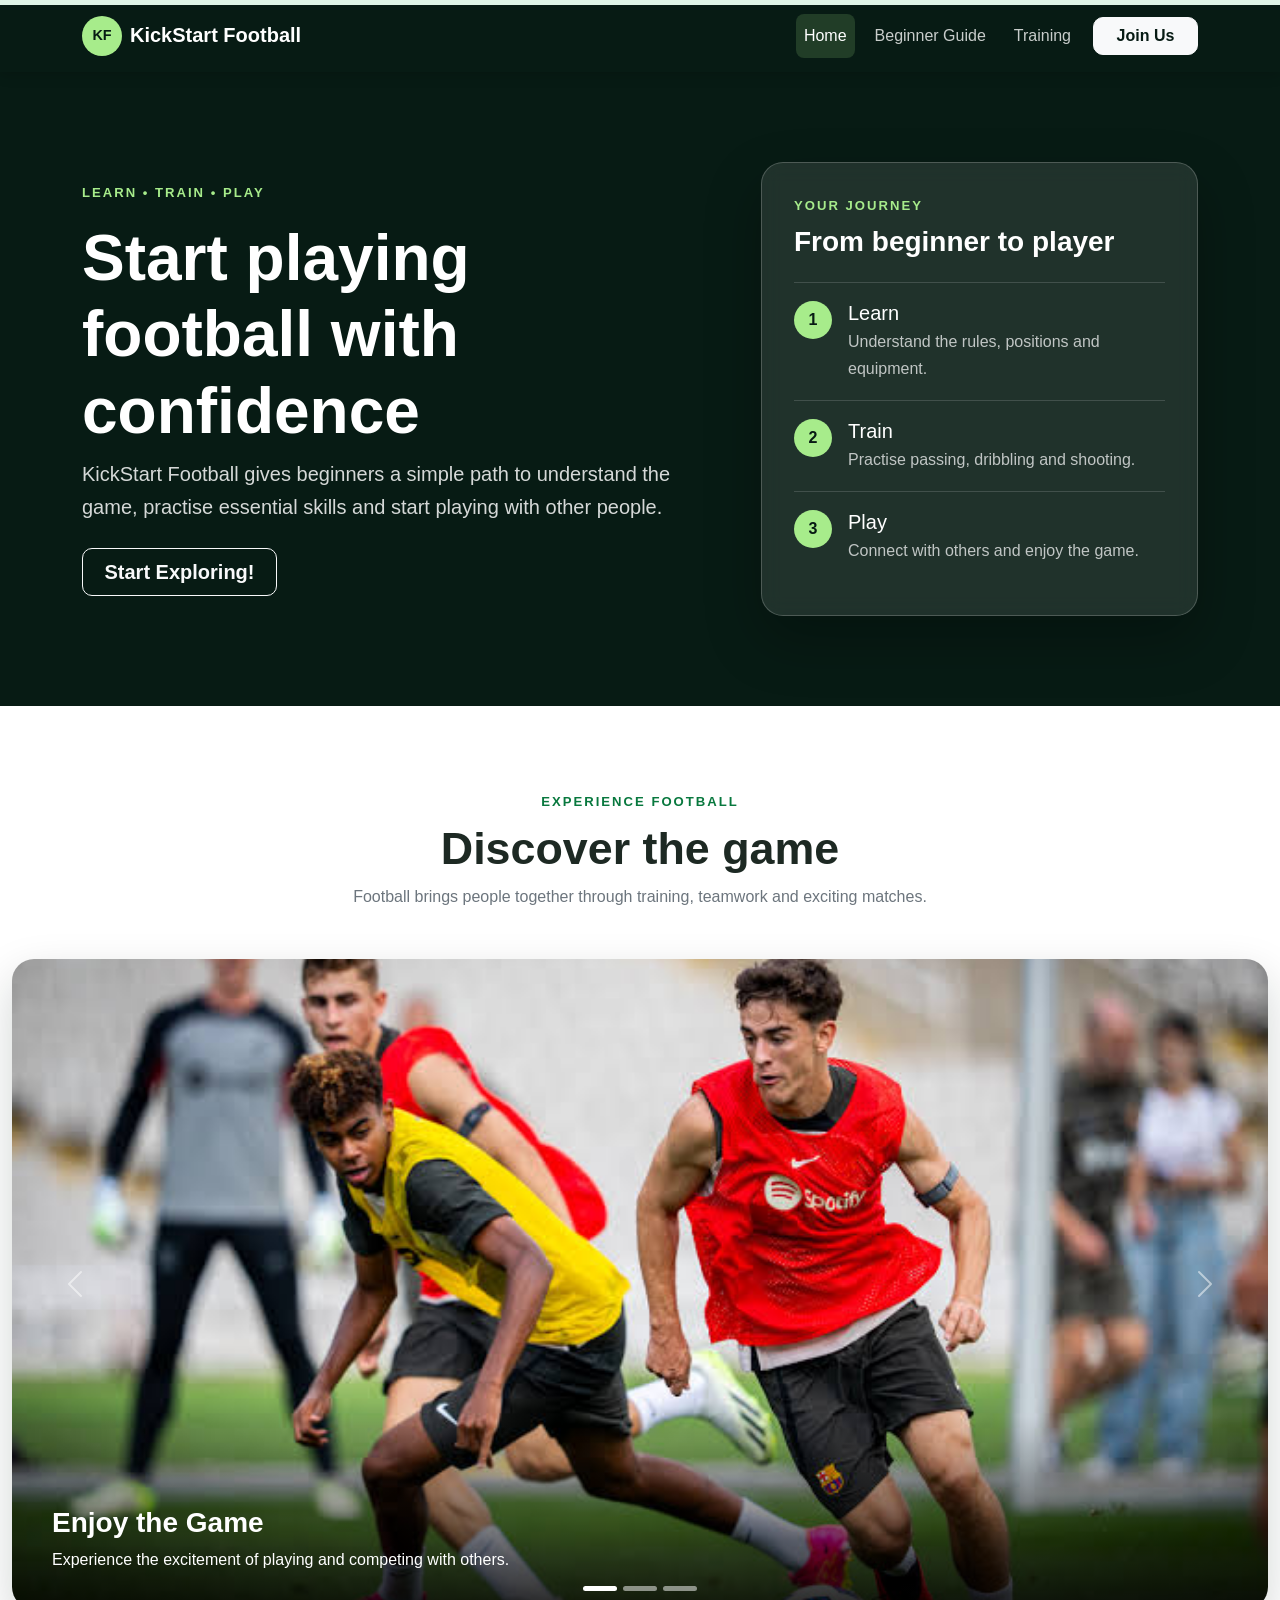
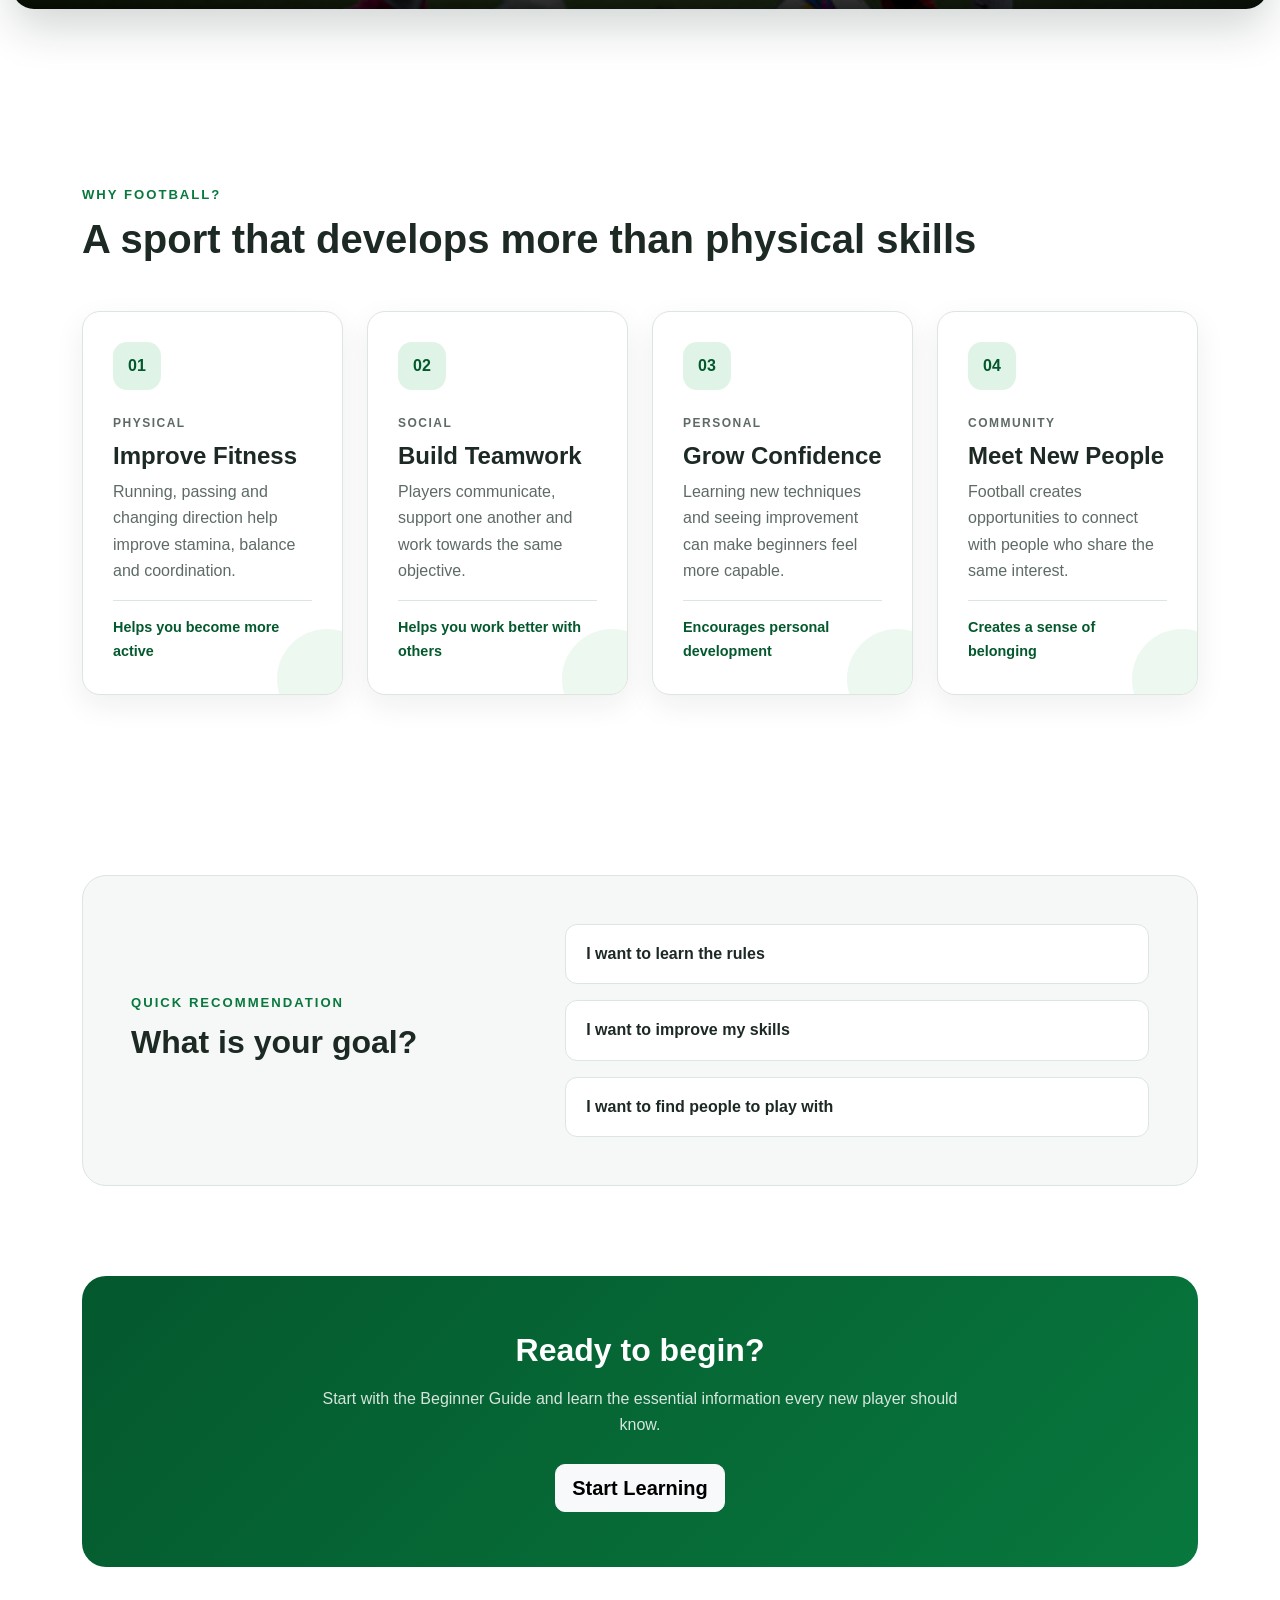
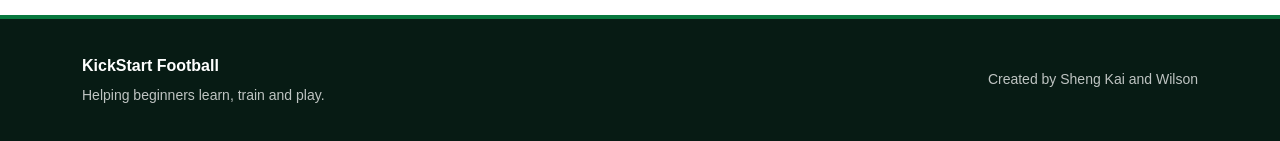
==== commit 907a8ea6: "Update index.html" ====
--- a/index.html
+++ b/index.html
@@ -5,7 +5,7 @@
     <meta name = "viewport" content="width = device-width, initial-scale = 1" />
     <meta name ="description" content="KickStart Football helps beginners learn football, practise useful skills and connect with other players." />
 
-    <title>KickStart Football | Home</title>
+    <title>Home</title>
 
     <link
       href="https://cdn.jsdelivr.net/npm/bootstrap@5.3.8/dist/css/bootstrap.min.css"
@@ -15,12 +15,12 @@
   </head>
 
   <body>
-    <!-- Navigation -->
+    <!-- Navigation bar -->
     <nav class="navbar navbar-expand-lg navbar-dark
      site-navbar sticky-top" aria-label = "Main navigation">
       <div class="container">
         <a class="navbar-brand d-flex align-items-center gap-2" href="index.html">
-          <span class="brand-mark" aria-hidden = "true"> KF </span>
+          <span class="brandlogo" aria-hidden = "true"> KF </span>
           <span class="fw-bold">KickStart Football</span>
         </a>
 
@@ -55,12 +55,12 @@
       </div>
     </nav>
 
-    <!-- Scroll progress bar -->
+    <!--  progress bar -->
     <div class="scrollbox">
-      <div id="scrollProgressBar" class="scroll-progress-bar"></div>
+      <div id="scrollProgressBar" class="scrollbar"></div>
     </div>
 
-    <!-- Hero section -->
+    <!-- starting section-->
     <header class="hero-section">
       <div class="container">
         <div class="row align-items-center g-5">
@@ -120,7 +120,8 @@
     </header>
 
     <main id="main-content">
-      <!-- Automatic image slideshow -->
+      
+      <!-- Automatic player -->
       <section id="experience-football" class="slideshow-section" aria-labelledby="slideshow-title">
         <div class="container">
           <div class="section-heading text-center">
@@ -274,7 +275,7 @@
         </div>
       </section>
 
-      <!-- Interactive recommendation -->
+      <!-- recommendation -->
       <section class="section-space" aria-labelledby="goal-title">
         <div class="container">
           <div class="goal-panel">
@@ -305,7 +306,7 @@
         </div>
       </section>
 
-      <!-- Final call to action -->
+      <!-- Final call to action button -->
       <section class="pb-5">
         <div class="container">
           <div class="finalcall text-center">
@@ -318,7 +319,8 @@
         </div>
       </section>
     </main>
-    <!-- Footer -->
+    
+    <!-- Footer (last section) -->
     <footer class="site-footer">
       <div class="container">
         <div class="row align-items-center g-3">
@@ -335,13 +337,13 @@
       </div>
     </footer>
 
-    <!-- Bootstrap 5 JavaScript -->
+    <!--JavaScript -->
     <script
       src="https://cdn.jsdelivr.net/npm/bootstrap@5.3.8/dist/js/bootstrap.bundle.min.js"
     ></script>
 
     <script>
-      // Updates the green bar when the user scrolls.
+      // Updates the progress when the user scolls.
       function updateScrollProgress() {
         let pageHeight = document.documentElement.scrollHeight - window.innerHeight;
         let percentage = (window.scrollY / pageHeight) * 100;
@@ -350,7 +352,7 @@
 
       window.addEventListener("scroll", updateScrollProgress);
 
-      // Recommends a page based on the user's goal.
+      // Recommends a page based on the user choice.
       function recommendPage(goal) {
         let recommendations = {
           learn: {
--- a/css/style.css
+++ b/css/style.css
@@ -229,26 +229,7 @@
 
 
 
-
-
-
-
-
-
-
-
-
-
-
-
-
-
-
-
-
-
-
-/* Home page */
+/* CSS for index.html (homepage) */
 .hero-section {
   min-height: 620px;
   display: flex;
@@ -540,29 +521,7 @@
 
 
 
-
-
-
-
-
-
-
-
-
-
-
-
-
-
-
-
-
-
-
-
-
-
-/* CSS for beginnerguide.html */
+/* CSS for beginnerguide.html (beginner guide) */
 .football-feature-card {
   overflow: hidden;
   background-color: white;
